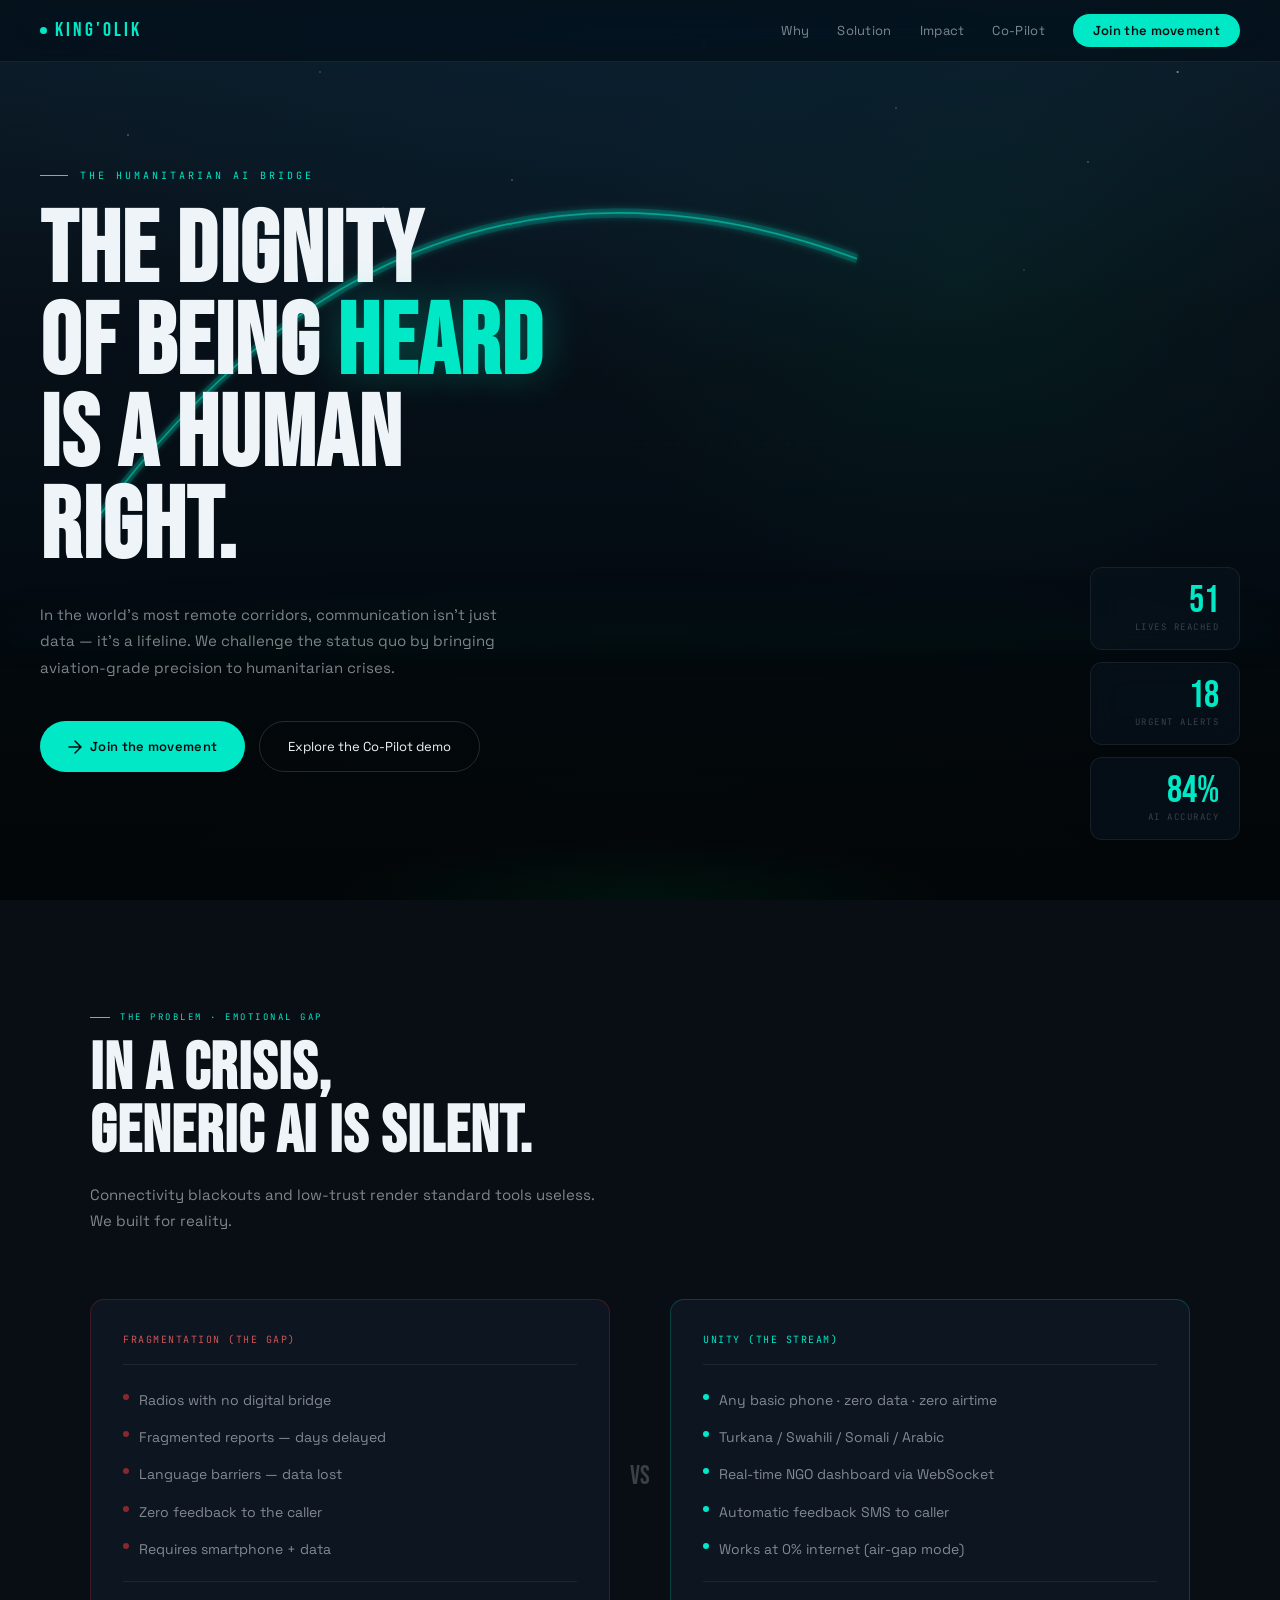
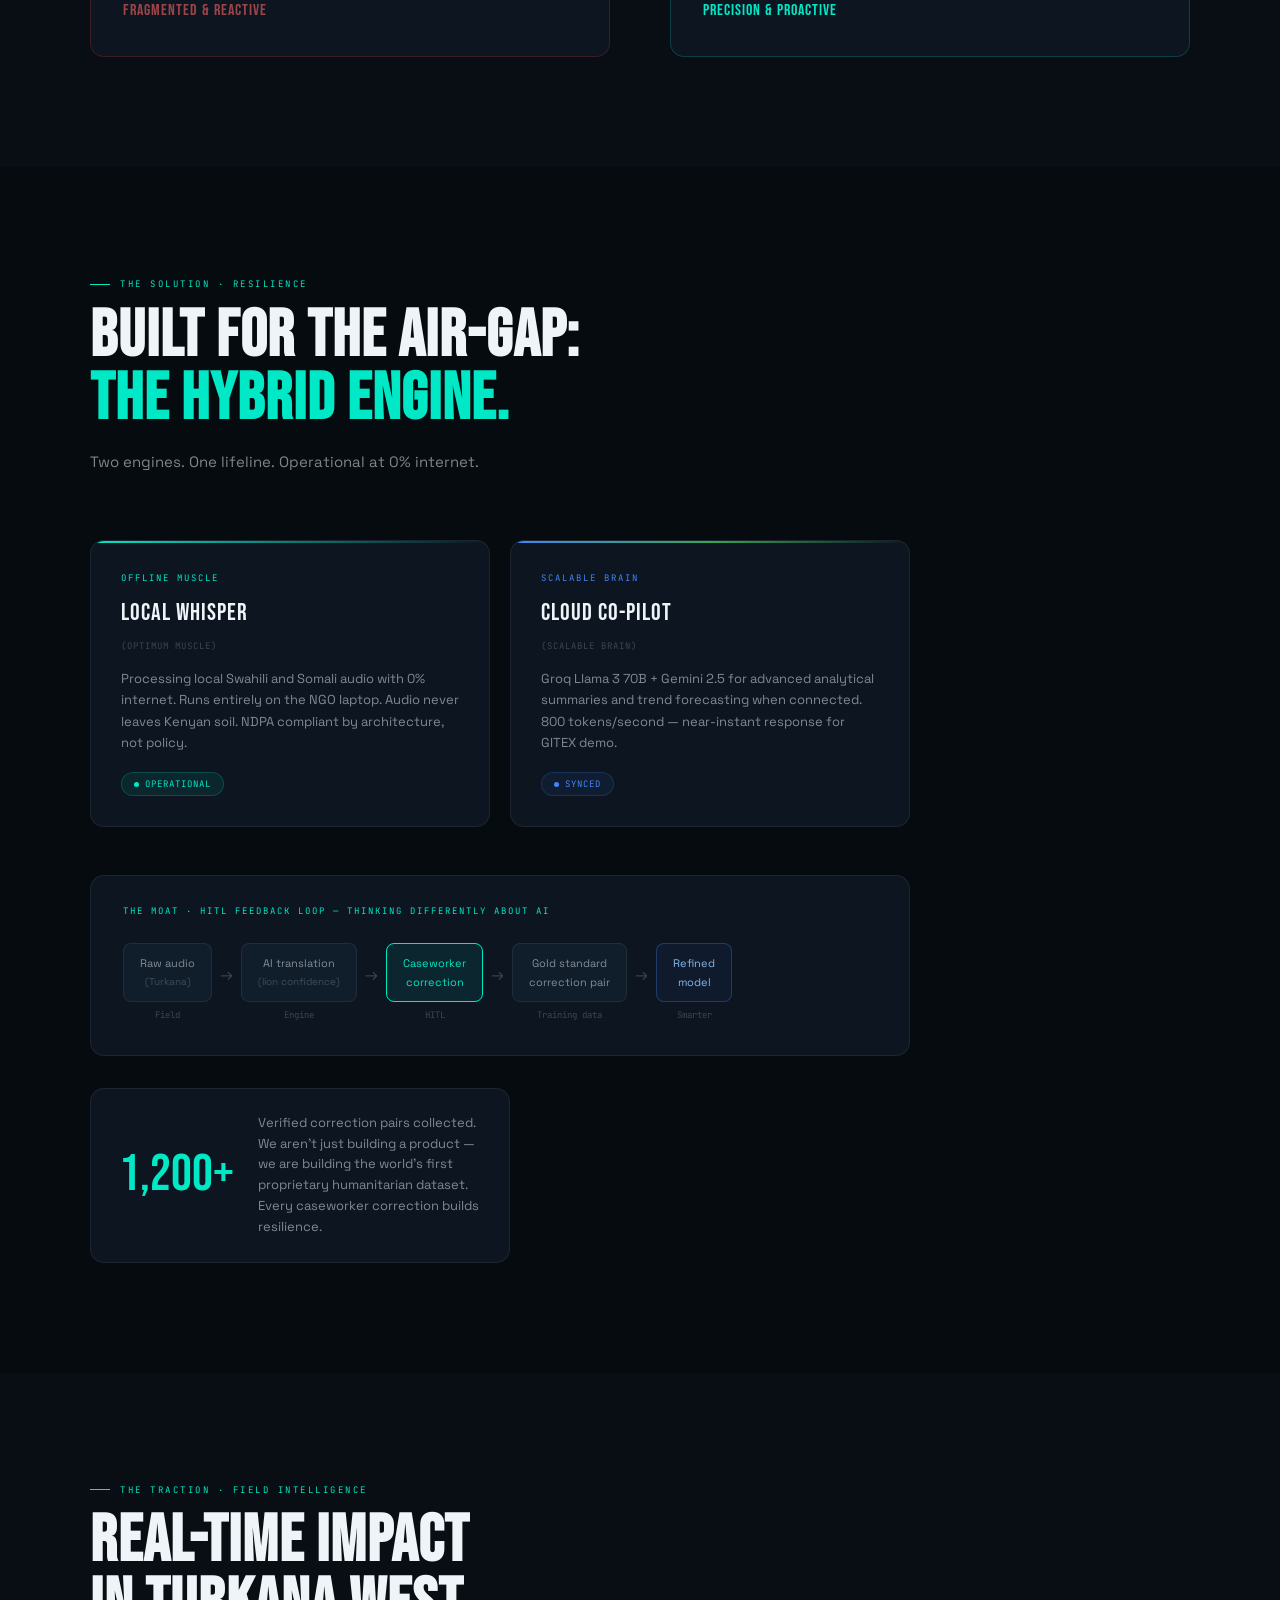
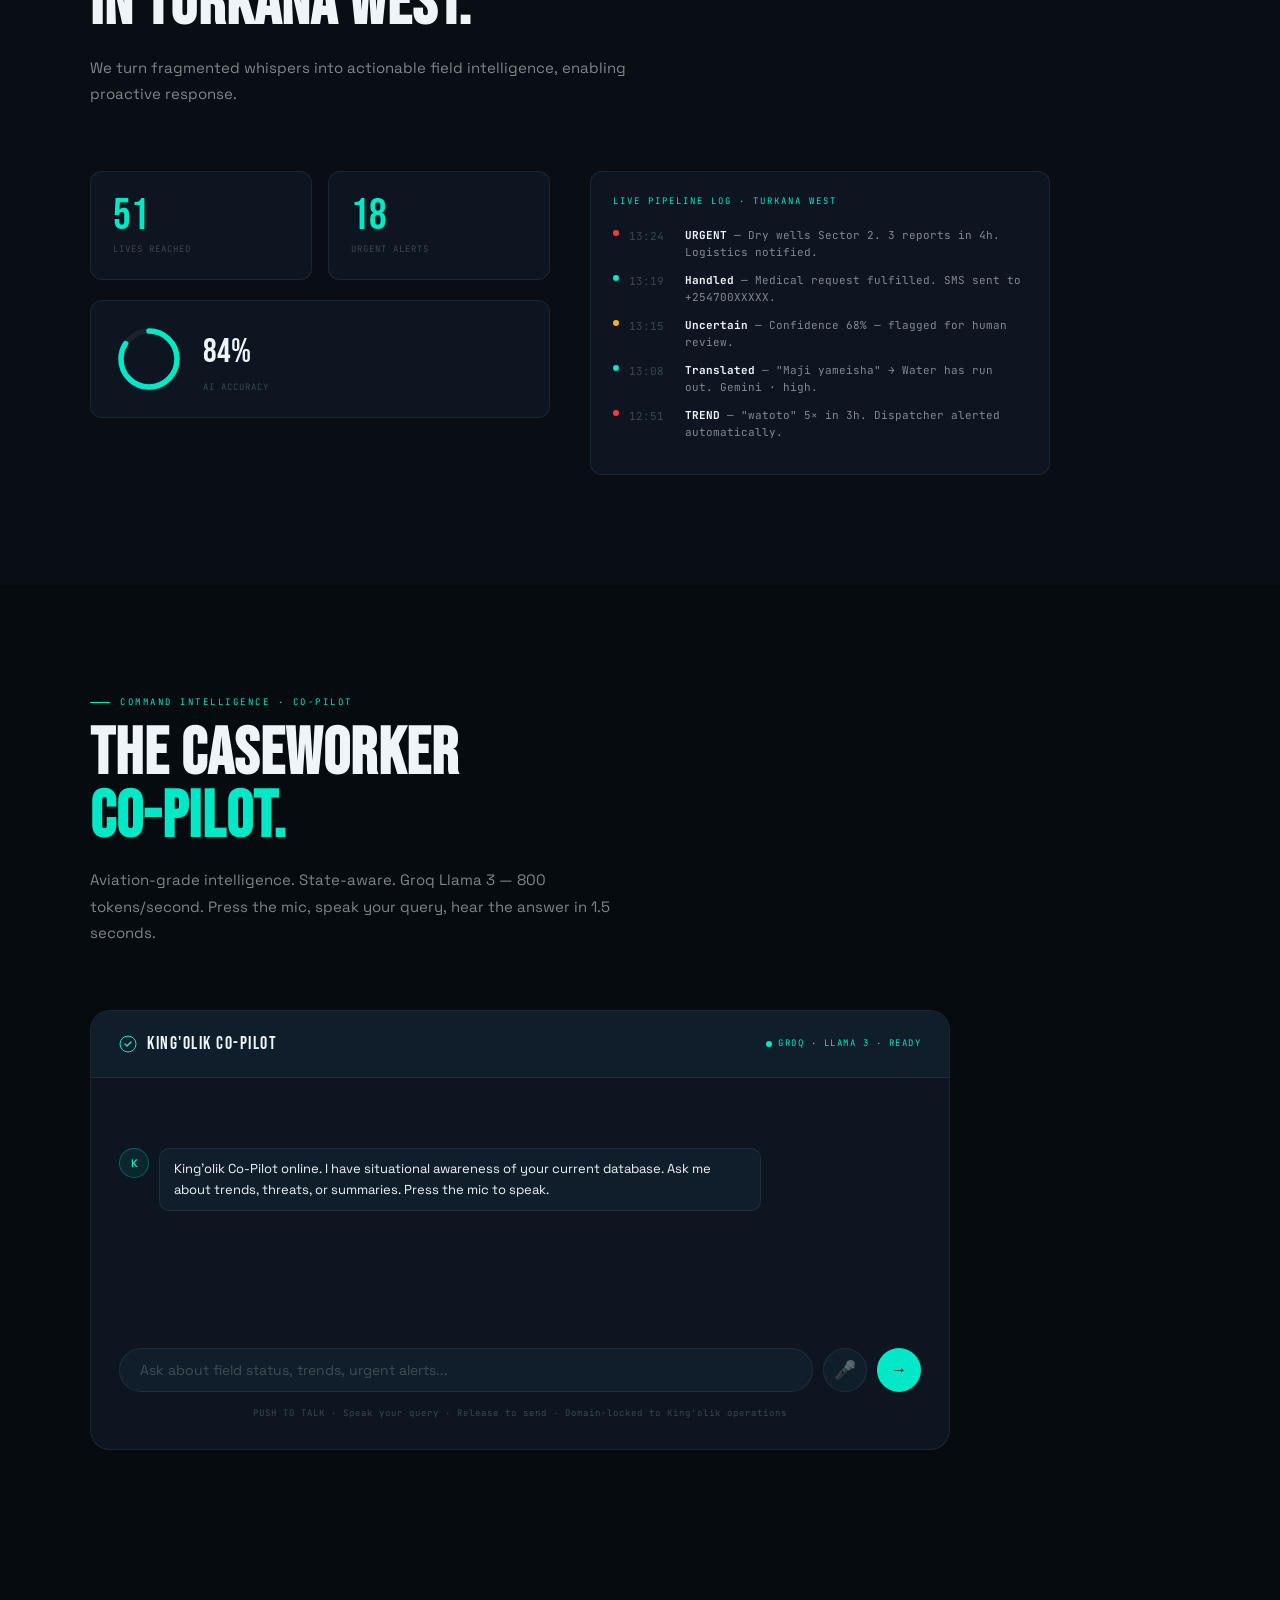
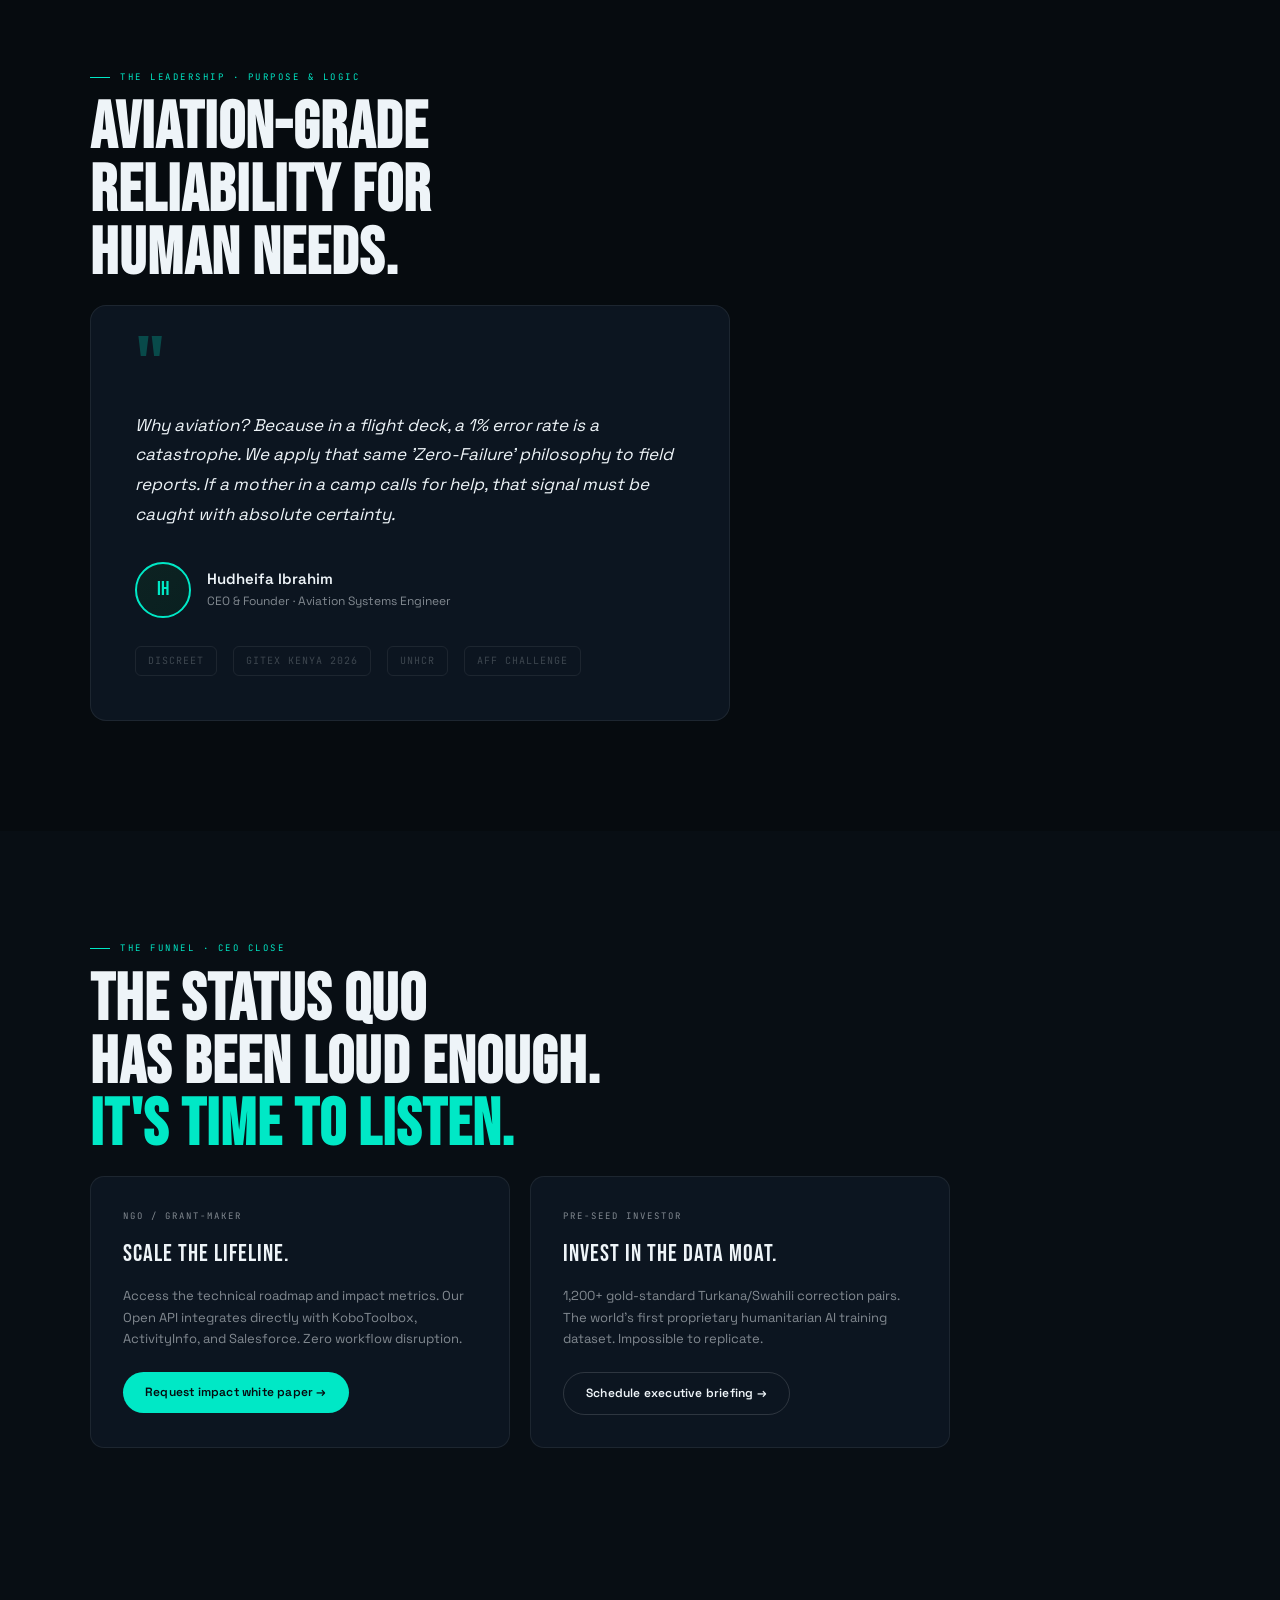
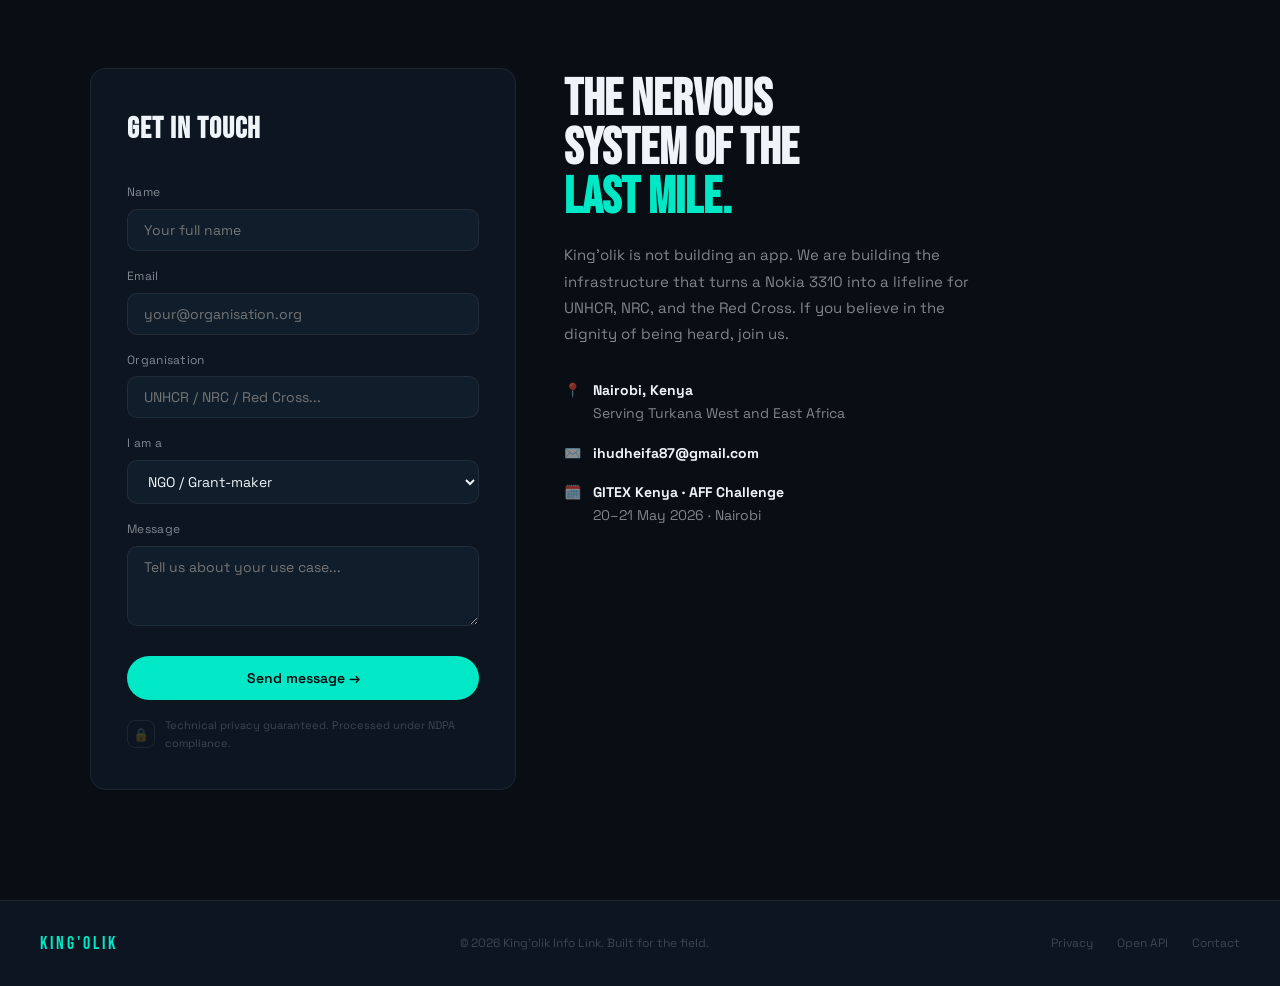
==== kingolik-frontend/index.html @ 84ff87a2 "kingolik-website" ====
<!DOCTYPE html>
<html lang="en">

<head>
    <meta charset="UTF-8">
    <meta name="viewport" content="width=device-width, initial-scale=1.0">
    <title>King'olik — The Dignity of Being Heard Is a Human Right</title>
    <link rel="preconnect" href="https://fonts.googleapis.com">
    <link
        href="https://fonts.googleapis.com/css2?family=Bebas+Neue&family=Space+Grotesk:wght@300;400;500;600&family=JetBrains+Mono:wght@400;500&display=swap"
        rel="stylesheet">
    <style>
        :root {
            --ink: #060b0f;
            --deep: #080e14;
            --surface: #0c1520;
            --surface2: #101d2a;
            --surface3: #152233;
            --glass: rgba(8, 18, 28, 0.72);
            --border: rgba(255, 255, 255, 0.07);
            --border2: rgba(255, 255, 255, 0.14);
            --teal: #00e8c6;
            --teal2: #00b89e;
            --teal-glow: rgba(0, 232, 198, 0.15);
            --teal-dim: rgba(0, 232, 198, 0.08);
            --arc: #4df0d8;
            --white: #eef4f8;
            --muted: rgba(238, 244, 248, 0.52);
            --dim: rgba(238, 244, 248, 0.22);
            --red: #ff3b3b;
            --amber: #ffb020;
            --blue: #3d8bff;
        }

        * {
            margin: 0;
            padding: 0;
            box-sizing: border-box
        }

        html {
            scroll-behavior: smooth
        }

        body {
            background: var(--ink);
            color: var(--white);
            font-family: 'Space Grotesk', sans-serif;
            font-size: 16px;
            line-height: 1.65;
            overflow-x: hidden;
        }

        /* ════════ SCROLLBAR ════════ */
        ::-webkit-scrollbar {
            width: 4px
        }

        ::-webkit-scrollbar-track {
            background: var(--ink)
        }

        ::-webkit-scrollbar-thumb {
            background: var(--teal);
            border-radius: 2px
        }

        /* ════════ NAV — frosted glass morphism ════════ */
        nav {
            position: fixed;
            top: 0;
            left: 0;
            right: 0;
            z-index: 200;
            display: flex;
            align-items: center;
            justify-content: space-between;
            padding: 0 40px;
            height: 62px;
            background: rgba(6, 11, 15, 0.6);
            backdrop-filter: blur(18px) saturate(160%);
            -webkit-backdrop-filter: blur(18px) saturate(160%);
            border-bottom: 0.5px solid var(--border);
            transition: background 0.3s;
        }

        nav.scrolled {
            background: rgba(6, 11, 15, 0.88)
        }

        .nav-logo {
            font-family: 'Bebas Neue', sans-serif;
            font-size: 20px;
            letter-spacing: 3px;
            color: var(--teal);
            text-decoration: none;
            display: flex;
            align-items: center;
            gap: 8px;
        }

        .nav-logo-dot {
            width: 7px;
            height: 7px;
            border-radius: 50%;
            background: var(--teal);
            animation: navdot 2.5s ease-in-out infinite;
        }

        @keyframes navdot {

            0%,
            100% {
                opacity: 1;
                transform: scale(1)
            }

            50% {
                opacity: 0.4;
                transform: scale(0.7)
            }
        }

        .nav-links {
            display: flex;
            align-items: center;
            gap: 28px;
            list-style: none
        }

        .nav-links a {
            color: var(--muted);
            text-decoration: none;
            font-size: 13px;
            letter-spacing: 0.3px;
            transition: color 0.2s;
        }

        .nav-links a:hover {
            color: var(--white)
        }

        .nav-cta {
            background: var(--teal);
            color: var(--ink) !important;
            padding: 8px 20px;
            border-radius: 100px;
            font-weight: 600 !important;
            font-size: 13px !important;
            transition: all 0.2s !important;
        }

        .nav-cta:hover {
            background: #00c9ab !important;
            transform: translateY(-1px)
        }

        @media(max-width:768px) {
            nav {
                padding: 0 20px
            }

            .nav-links {
                display: none
            }
        }

        /* ════════ HERO ════════ */
        .hero {
            position: relative;
            min-height: 100vh;
            display: flex;
            align-items: center;
            overflow: hidden;
            padding: 120px 40px 80px;
        }

        /* Atmospheric sky layers — replicate the deep teal-navy gradient from the image */
        .hero-sky {
            position: absolute;
            inset: 0;
            z-index: 0;
            background:
                radial-gradient(ellipse 90% 70% at 50% 0%, #0a1f2e 0%, transparent 60%),
                radial-gradient(ellipse 60% 80% at 75% 30%, rgba(0, 80, 60, 0.2) 0%, transparent 50%),
                radial-gradient(ellipse 100% 50% at 50% 100%, #040a10 0%, transparent 70%),
                linear-gradient(180deg, #0c1e2c 0%, #071018 35%, #040c14 60%, #020608 100%);
        }

        /* Stars */
        .hero-stars {
            position: absolute;
            inset: 0;
            z-index: 1;
            background-image:
                radial-gradient(1px 1px at 10% 15%, rgba(255, 255, 255, 0.7) 0%, transparent 100%),
                radial-gradient(1px 1px at 25% 8%, rgba(255, 255, 255, 0.5) 0%, transparent 100%),
                radial-gradient(1px 1px at 40% 20%, rgba(255, 255, 255, 0.6) 0%, transparent 100%),
                radial-gradient(1.5px 1.5px at 55% 5%, rgba(255, 255, 255, 0.8) 0%, transparent 100%),
                radial-gradient(1px 1px at 70% 12%, rgba(255, 255, 255, 0.5) 0%, transparent 100%),
                radial-gradient(1px 1px at 85% 18%, rgba(255, 255, 255, 0.6) 0%, transparent 100%),
                radial-gradient(1px 1px at 15% 35%, rgba(255, 255, 255, 0.3) 0%, transparent 100%),
                radial-gradient(1px 1px at 80% 30%, rgba(255, 255, 255, 0.4) 0%, transparent 100%),
                radial-gradient(1.5px 1.5px at 92% 8%, rgba(255, 255, 255, 0.7) 0%, transparent 100%),
                radial-gradient(1px 1px at 5% 45%, rgba(255, 255, 255, 0.3) 0%, transparent 100%);
        }

        /* Arc trajectory — the glowing signal arc from the image */
        .hero-arc {
            position: absolute;
            z-index: 2;
            top: 0;
            left: 0;
            width: 100%;
            height: 65%;
            pointer-events: none;
        }

        /* Village silhouette at the bottom */
        .hero-terrain {
            position: absolute;
            bottom: 0;
            left: 0;
            right: 0;
            z-index: 3;
            height: 38%;
            background:
                radial-gradient(ellipse 40% 30% at 50% 100%, rgba(0, 20, 15, 0.9) 0%, transparent 60%),
                linear-gradient(to top, #020608 0%, transparent 100%);
        }

        /* Ground fog layer */
        .hero-fog {
            position: absolute;
            bottom: 28%;
            left: 0;
            right: 0;
            z-index: 4;
            height: 20%;
            background: radial-gradient(ellipse 100% 50% at 50% 100%, rgba(0, 40, 30, 0.25) 0%, transparent 70%);
            filter: blur(12px);
        }

        .hero-content {
            position: relative;
            z-index: 10;
            max-width: 640px;
        }

        .hero-eyebrow {
            font-family: 'JetBrains Mono', monospace;
            font-size: 10px;
            letter-spacing: 3px;
            color: var(--teal);
            text-transform: uppercase;
            margin-bottom: 22px;
            display: flex;
            align-items: center;
            gap: 12px;
            opacity: 0;
            animation: fadeUp 0.8s 0.2s forwards;
        }

        .hero-eyebrow-line {
            width: 28px;
            height: 1px;
            background: var(--teal);
            display: block;
        }

        .hero-h1 {
            font-family: 'Bebas Neue', sans-serif;
            font-size: clamp(60px, 8.5vw, 100px);
            line-height: 0.92;
            letter-spacing: 1.5px;
            margin-bottom: 28px;
            opacity: 0;
            animation: fadeUp 0.8s 0.35s forwards;
        }

        .hero-h1 em {
            font-style: normal;
            color: var(--teal);
            text-shadow: 0 0 40px rgba(0, 232, 198, 0.3);
        }

        .hero-sub {
            font-size: 15px;
            color: var(--muted);
            max-width: 460px;
            line-height: 1.75;
            margin-bottom: 40px;
            opacity: 0;
            animation: fadeUp 0.8s 0.5s forwards;
        }

        .hero-btns {
            display: flex;
            gap: 14px;
            flex-wrap: wrap;
            opacity: 0;
            animation: fadeUp 0.8s 0.65s forwards;
        }

        .btn-pri {
            background: var(--teal);
            color: var(--ink);
            padding: 14px 28px;
            border-radius: 100px;
            font-weight: 600;
            font-size: 13px;
            text-decoration: none;
            letter-spacing: 0.3px;
            transition: all 0.2s;
            display: inline-flex;
            align-items: center;
            gap: 8px;
        }

        .btn-pri:hover {
            background: #00c9ab;
            transform: translateY(-2px)
        }

        .btn-sec {
            border: 1px solid var(--border2);
            color: var(--white);
            padding: 14px 28px;
            border-radius: 100px;
            font-size: 13px;
            text-decoration: none;
            transition: all 0.2s;
            display: inline-flex;
            align-items: center;
            gap: 8px;
        }

        .btn-sec:hover {
            border-color: var(--teal);
            color: var(--teal)
        }

        /* Floating stats card — top right of hero */
        .hero-stats {
            position: absolute;
            right: 40px;
            bottom: 60px;
            z-index: 10;
            display: flex;
            flex-direction: column;
            gap: 12px;
            opacity: 0;
            animation: fadeUp 0.8s 0.9s forwards;
        }

        .hstat {
            background: var(--glass);
            border: 0.5px solid var(--border);
            backdrop-filter: blur(16px);
            border-radius: 12px;
            padding: 14px 20px;
            text-align: right;
            min-width: 150px;
        }

        .hstat-num {
            font-family: 'Bebas Neue', sans-serif;
            font-size: 38px;
            color: var(--teal);
            line-height: 1;
        }

        .hstat-label {
            font-family: 'JetBrains Mono', monospace;
            font-size: 9px;
            color: var(--dim);
            text-transform: uppercase;
            letter-spacing: 1.5px;
        }

        @keyframes fadeUp {
            from {
                opacity: 0;
                transform: translateY(20px)
            }

            to {
                opacity: 1;
                transform: translateY(0)
            }
        }

        /* ════════ SECTION BASE ════════ */
        .sec {
            padding: 110px 40px
        }

        .sec-inner {
            max-width: 1100px;
            margin: 0 auto
        }

        .sec-label {
            font-family: 'JetBrains Mono', monospace;
            font-size: 9px;
            letter-spacing: 2.5px;
            color: var(--teal);
            text-transform: uppercase;
            margin-bottom: 14px;
            display: flex;
            align-items: center;
            gap: 10px;
        }

        .sec-label::before {
            content: '';
            width: 20px;
            height: 1px;
            background: var(--teal);
            display: block
        }

        .sec-h2 {
            font-family: 'Bebas Neue', sans-serif;
            font-size: clamp(40px, 5.5vw, 66px);
            line-height: 0.95;
            letter-spacing: 1px;
            margin-bottom: 18px;
        }

        .sec-sub {
            color: var(--muted);
            font-size: 15px;
            max-width: 560px;
            line-height: 1.75;
            margin-bottom: 64px;
        }

        /* ════════ PROBLEM ════════ */
        .sec-problem {
            background: var(--deep)
        }

        .vs-wrap {
            display: grid;
            grid-template-columns: 1fr 60px 1fr;
            gap: 0;
            align-items: stretch;
        }

        .vs-card {
            background: var(--surface);
            border: 0.5px solid var(--border);
            border-radius: 14px;
            padding: 32px;
        }

        .vs-card.bad {
            border-color: rgba(255, 59, 59, 0.2)
        }

        .vs-card.good {
            border-color: rgba(0, 232, 198, 0.2)
        }

        .vs-head {
            font-family: 'JetBrains Mono', monospace;
            font-size: 10px;
            letter-spacing: 1.5px;
            text-transform: uppercase;
            margin-bottom: 24px;
            padding-bottom: 16px;
            border-bottom: 0.5px solid var(--border);
        }

        .bad .vs-head {
            color: rgba(255, 100, 100, 0.8)
        }

        .good .vs-head {
            color: var(--teal)
        }

        .vs-row {
            display: flex;
            align-items: flex-start;
            gap: 10px;
            margin-bottom: 14px;
            font-size: 14px;
            color: var(--muted);
        }

        .vs-dot {
            width: 6px;
            height: 6px;
            border-radius: 50%;
            flex-shrink: 0;
            margin-top: 5px
        }

        .bad .vs-dot {
            background: rgba(255, 59, 59, 0.5)
        }

        .good .vs-dot {
            background: var(--teal)
        }

        .vs-mid {
            display: flex;
            align-items: center;
            justify-content: center;
            font-family: 'Bebas Neue', sans-serif;
            font-size: 26px;
            color: var(--dim);
        }

        .vs-foot {
            margin-top: 20px;
            padding-top: 16px;
            border-top: 0.5px solid var(--border);
        }

        .vs-verdict {
            font-family: 'Bebas Neue', sans-serif;
            font-size: 16px;
            letter-spacing: 1px;
        }

        .bad .vs-verdict {
            color: rgba(255, 100, 100, 0.6)
        }

        .good .vs-verdict {
            color: var(--teal)
        }

        /* ════════ SOLUTION / ENGINE ════════ */
        .sec-solution {
            background: var(--ink)
        }

        .engine-grid {
            display: grid;
            grid-template-columns: 1fr 1fr;
            gap: 20px;
            max-width: 820px;
        }

        .eng {
            background: var(--surface);
            border: 0.5px solid var(--border);
            border-radius: 14px;
            padding: 30px;
            position: relative;
            overflow: hidden;
        }

        .eng::after {
            content: '';
            position: absolute;
            top: 0;
            left: 0;
            right: 0;
            height: 2px;
        }

        .eng.local::after {
            background: linear-gradient(90deg, var(--teal), transparent)
        }

        .eng.cloud::after {
            background: linear-gradient(90deg, #4285f4, #34a853, transparent)
        }

        .eng-badge {
            font-family: 'JetBrains Mono', monospace;
            font-size: 9px;
            letter-spacing: 2px;
            text-transform: uppercase;
            margin-bottom: 8px;
        }

        .local .eng-badge {
            color: var(--teal)
        }

        .cloud .eng-badge {
            color: #4285f4
        }

        .eng-name {
            font-family: 'Bebas Neue', sans-serif;
            font-size: 24px;
            letter-spacing: 1px;
            margin-bottom: 6px;
        }

        .eng-sub {
            font-family: 'JetBrains Mono', monospace;
            font-size: 9px;
            letter-spacing: 1px;
            text-transform: uppercase;
            color: var(--dim);
            margin-bottom: 14px;
        }

        .eng-desc {
            font-size: 13px;
            color: var(--muted);
            line-height: 1.65
        }

        .eng-status {
            display: inline-flex;
            align-items: center;
            gap: 6px;
            margin-top: 18px;
            padding: 4px 12px;
            border-radius: 100px;
            font-family: 'JetBrains Mono', monospace;
            font-size: 9px;
            letter-spacing: 1px;
            text-transform: uppercase;
        }

        .st-op {
            background: rgba(0, 232, 198, 0.08);
            color: var(--teal);
            border: 0.5px solid rgba(0, 232, 198, 0.2)
        }

        .st-sy {
            background: rgba(66, 133, 244, 0.08);
            color: #4285f4;
            border: 0.5px solid rgba(66, 133, 244, 0.2)
        }

        .st-dot {
            width: 5px;
            height: 5px;
            border-radius: 50%
        }

        .st-op .st-dot {
            background: var(--teal);
            animation: navdot 2s infinite
        }

        .st-sy .st-dot {
            background: #4285f4
        }

        /* HITL Flow */
        .hitl {
            margin-top: 48px;
            max-width: 820px;
            background: var(--surface);
            border: 0.5px solid var(--border);
            border-radius: 14px;
            padding: 28px 32px;
        }

        .hitl-title {
            font-family: 'JetBrains Mono', monospace;
            font-size: 9px;
            letter-spacing: 2px;
            text-transform: uppercase;
            color: var(--teal);
            margin-bottom: 24px;
        }

        .hitl-flow {
            display: flex;
            align-items: center;
            gap: 0;
            overflow-x: auto;
            padding-bottom: 4px;
        }

        .hf-step {
            display: flex;
            flex-direction: column;
            align-items: center;
            gap: 6px;
            flex-shrink: 0
        }

        .hf-box {
            background: var(--surface2);
            border: 0.5px solid var(--border);
            border-radius: 8px;
            padding: 10px 16px;
            font-size: 11px;
            text-align: center;
            white-space: nowrap;
            color: var(--muted);
        }

        .hf-box.hl {
            border-color: var(--teal);
            background: var(--teal-dim);
            color: var(--teal)
        }

        .hf-box.res {
            border-color: rgba(66, 133, 244, 0.3);
            background: rgba(66, 133, 244, 0.06);
            color: #85b7eb
        }

        .hf-label {
            font-size: 9px;
            color: var(--dim);
            font-family: 'JetBrains Mono', monospace
        }

        .hf-arr {
            color: var(--dim);
            font-size: 16px;
            margin: 0 8px;
            flex-shrink: 0;
            padding-top: 0;
            margin-top: -16px
        }

        .corrections-stat {
            margin-top: 32px;
            max-width: 420px;
            background: var(--surface);
            border: 0.5px solid var(--border);
            border-radius: 14px;
            padding: 24px 28px;
            display: flex;
            align-items: center;
            gap: 24px;
        }

        .cs-num {
            font-family: 'Bebas Neue', sans-serif;
            font-size: 52px;
            color: var(--teal);
            line-height: 1;
            flex-shrink: 0;
        }

        .cs-text {
            font-size: 13px;
            color: var(--muted);
            line-height: 1.6
        }

        /* ════════ TRACTION ════════ */
        .sec-traction {
            background: var(--deep)
        }

        .tr-grid {
            display: grid;
            grid-template-columns: 1fr 1fr;
            gap: 40px;
            align-items: start;
            max-width: 960px
        }

        .tr-stats {
            display: grid;
            grid-template-columns: 1fr 1fr;
            gap: 16px;
            margin-bottom: 20px
        }

        .trstat {
            background: var(--surface);
            border: 0.5px solid var(--border);
            border-radius: 12px;
            padding: 22px;
        }

        .trstat-num {
            font-family: 'Bebas Neue', sans-serif;
            font-size: 44px;
            color: var(--teal);
            line-height: 1;
            margin-bottom: 4px;
        }

        .trstat-label {
            font-family: 'JetBrains Mono', monospace;
            font-size: 9px;
            color: var(--dim);
            text-transform: uppercase;
            letter-spacing: 1px;
        }

        .acc-ring {
            background: var(--surface);
            border: 0.5px solid var(--border);
            border-radius: 12px;
            padding: 22px;
            display: flex;
            align-items: center;
            gap: 18px;
        }

        .ring-num {
            font-family: 'Bebas Neue', sans-serif;
            font-size: 34px;
            color: var(--white);
        }

        .ring-sub {
            font-family: 'JetBrains Mono', monospace;
            font-size: 9px;
            color: var(--dim);
            text-transform: uppercase;
            letter-spacing: 1px;
        }

        .log-panel {
            background: var(--surface);
            border: 0.5px solid var(--border);
            border-radius: 12px;
            padding: 22px;
        }

        .log-hdr {
            font-family: 'JetBrains Mono', monospace;
            font-size: 9px;
            letter-spacing: 2px;
            text-transform: uppercase;
            color: var(--teal);
            margin-bottom: 18px;
        }

        .le {
            display: flex;
            align-items: flex-start;
            gap: 10px;
            margin-bottom: 12px;
            font-family: 'JetBrains Mono', monospace;
            font-size: 11px;
        }

        .le-dot {
            width: 6px;
            height: 6px;
            border-radius: 50%;
            flex-shrink: 0;
            margin-top: 3px
        }

        .le-dot.r {
            background: var(--red)
        }

        .le-dot.g {
            background: var(--teal)
        }

        .le-dot.a {
            background: var(--amber)
        }

        .le-t {
            color: var(--dim);
            flex-shrink: 0;
            width: 46px
        }

        .le-m {
            color: var(--muted);
            line-height: 1.5
        }

        .le-m strong {
            color: var(--white)
        }

        /* ════════ LEADERSHIP ════════ */
        .sec-lead {
            background: var(--ink)
        }

        .founder {
            background: var(--surface);
            border: 0.5px solid var(--border);
            border-radius: 16px;
            padding: 44px;
            max-width: 640px;
        }

        .fq-mark {
            font-family: 'Bebas Neue', sans-serif;
            font-size: 90px;
            color: var(--teal);
            line-height: 0.5;
            opacity: 0.25;
            margin-bottom: 16px;
        }

        .fq {
            font-size: 17px;
            line-height: 1.75;
            color: var(--white);
            font-style: italic;
            margin-bottom: 32px
        }

        .fi {
            display: flex;
            align-items: center;
            gap: 16px
        }

        .fi-av {
            width: 56px;
            height: 56px;
            border-radius: 50%;
            background: linear-gradient(135deg, #0d2222, #092020);
            border: 2px solid var(--teal);
            display: flex;
            align-items: center;
            justify-content: center;
            font-family: 'Bebas Neue', sans-serif;
            font-size: 20px;
            color: var(--teal);
            flex-shrink: 0;
        }

        .fi-name {
            font-weight: 600;
            font-size: 15px
        }

        .fi-title {
            font-size: 12px;
            color: var(--muted)
        }

        .partners {
            display: flex;
            gap: 16px;
            flex-wrap: wrap;
            margin-top: 28px
        }

        .partner {
            font-family: 'JetBrains Mono', monospace;
            font-size: 10px;
            color: var(--dim);
            letter-spacing: 1px;
            text-transform: uppercase;
            padding: 6px 12px;
            border: 0.5px solid var(--border);
            border-radius: 6px;
        }

        /* ════════ FUNNEL ════════ */
        .sec-funnel {
            background: var(--deep)
        }

        .funnel-grid {
            display: grid;
            grid-template-columns: 1fr 1fr;
            gap: 20px;
            max-width: 860px
        }

        .fcrd {
            background: var(--surface);
            border: 0.5px solid var(--border);
            border-radius: 14px;
            padding: 32px;
        }

        .fcrd-lbl {
            font-family: 'JetBrains Mono', monospace;
            font-size: 9px;
            letter-spacing: 2px;
            text-transform: uppercase;
            color: var(--muted);
            margin-bottom: 10px;
        }

        .fcrd-h {
            font-family: 'Bebas Neue', sans-serif;
            font-size: 24px;
            letter-spacing: 1px;
            margin-bottom: 12px;
        }

        .fcrd-p {
            font-size: 13px;
            color: var(--muted);
            line-height: 1.65;
            margin-bottom: 22px
        }

        .fbtn {
            display: inline-flex;
            align-items: center;
            gap: 6px;
            padding: 11px 22px;
            border-radius: 100px;
            font-size: 12px;
            font-weight: 600;
            text-decoration: none;
            transition: all 0.2s;
            letter-spacing: 0.2px;
        }

        .fbtn.t {
            background: var(--teal);
            color: var(--ink)
        }

        .fbtn.t:hover {
            background: #00c9ab
        }

        .fbtn.o {
            border: 1px solid var(--border2);
            color: var(--white)
        }

        .fbtn.o:hover {
            border-color: var(--teal);
            color: var(--teal)
        }

        /* ════════ COPILOT ════════ */
        .sec-copilot {
            background: var(--ink)
        }

        .copilot-wrap {
            max-width: 860px;
            background: var(--surface);
            border: 0.5px solid var(--border);
            border-radius: 20px;
            overflow: hidden;
        }

        .copilot-header {
            background: var(--surface2);
            border-bottom: 0.5px solid var(--border);
            padding: 18px 28px;
            display: flex;
            align-items: center;
            justify-content: space-between;
        }

        .copilot-title {
            display: flex;
            align-items: center;
            gap: 10px;
            font-family: 'Bebas Neue', sans-serif;
            font-size: 18px;
            letter-spacing: 1.5px;
        }

        .copilot-status {
            display: flex;
            align-items: center;
            gap: 6px;
            font-family: 'JetBrains Mono', monospace;
            font-size: 9px;
            letter-spacing: 1.5px;
            text-transform: uppercase;
            color: var(--teal);
        }

        .copilot-body {
            padding: 28px
        }

        .copilot-messages {
            min-height: 180px;
            max-height: 260px;
            overflow-y: auto;
            margin-bottom: 20px;
            display: flex;
            flex-direction: column;
            gap: 12px;
        }

        .msg {
            display: flex;
            gap: 10px;
            align-items: flex-start;
        }

        .msg.user {
            flex-direction: row-reverse
        }

        .msg-av {
            width: 30px;
            height: 30px;
            border-radius: 50%;
            display: flex;
            align-items: center;
            justify-content: center;
            font-size: 11px;
            font-weight: 600;
            flex-shrink: 0;
        }

        .msg-av.bot {
            background: var(--teal-dim);
            color: var(--teal);
            border: 0.5px solid rgba(0, 232, 198, 0.3)
        }

        .msg-av.usr {
            background: var(--surface3);
            color: var(--muted)
        }

        .msg-text {
            background: var(--surface2);
            border: 0.5px solid var(--border);
            border-radius: 10px;
            padding: 10px 14px;
            font-size: 13px;
            color: var(--white);
            max-width: 75%;
            line-height: 1.6;
        }

        .msg.user .msg-text {
            background: var(--teal-dim);
            border-color: rgba(0, 232, 198, 0.2)
        }

        .thinking {
            display: flex;
            gap: 4px;
            align-items: center;
            padding: 12px 14px;
        }

        .thinking span {
            width: 5px;
            height: 5px;
            border-radius: 50%;
            background: var(--teal);
            opacity: 0.4;
            animation: think 1.2s ease-in-out infinite;
        }

        .thinking span:nth-child(2) {
            animation-delay: 0.2s
        }

        .thinking span:nth-child(3) {
            animation-delay: 0.4s
        }

        @keyframes think {

            0%,
            100% {
                opacity: 0.2;
                transform: scale(0.8)
            }

            50% {
                opacity: 1;
                transform: scale(1.2)
            }
        }

        /* Waveform */
        .waveform {
            display: flex;
            align-items: center;
            gap: 3px;
            height: 28px;
            margin-bottom: 14px;
            opacity: 0;
            transition: opacity 0.3s;
        }

        .waveform.active {
            opacity: 1
        }

        .wave-bar {
            width: 3px;
            border-radius: 2px;
            background: var(--teal);
            animation: wave 0.8s ease-in-out infinite;
        }

        @keyframes wave {

            0%,
            100% {
                height: 4px;
                opacity: 0.3
            }

            50% {
                height: 22px;
                opacity: 1
            }
        }

        .copilot-input-row {
            display: flex;
            gap: 10px;
            align-items: center;
        }

        .copilot-input {
            flex: 1;
            background: var(--surface2);
            border: 0.5px solid var(--border);
            border-radius: 100px;
            padding: 12px 20px;
            color: var(--white);
            font-family: 'Space Grotesk', sans-serif;
            font-size: 14px;
            outline: none;
            transition: border-color 0.2s;
        }

        .copilot-input:focus {
            border-color: var(--teal)
        }

        .copilot-input::placeholder {
            color: var(--dim)
        }

        .mic-btn {
            width: 44px;
            height: 44px;
            border-radius: 50%;
            background: var(--surface2);
            border: 0.5px solid var(--border);
            display: flex;
            align-items: center;
            justify-content: center;
            cursor: pointer;
            transition: all 0.2s;
            flex-shrink: 0;
            color: var(--muted);
            font-size: 18px;
        }

        .mic-btn:hover {
            border-color: var(--teal);
            color: var(--teal)
        }

        .mic-btn.listening {
            background: rgba(255, 59, 59, 0.1);
            border-color: var(--red);
            color: var(--red);
            animation: pulse-red 1s ease-in-out infinite;
        }

        @keyframes pulse-red {

            0%,
            100% {
                box-shadow: 0 0 0 0 rgba(255, 59, 59, 0.3)
            }

            50% {
                box-shadow: 0 0 0 8px transparent
            }
        }

        .send-btn {
            width: 44px;
            height: 44px;
            border-radius: 50%;
            background: var(--teal);
            border: none;
            display: flex;
            align-items: center;
            justify-content: center;
            cursor: pointer;
            transition: all 0.2s;
            flex-shrink: 0;
            color: var(--ink);
            font-size: 16px;
        }

        .send-btn:hover {
            background: #00c9ab;
            transform: scale(1.05)
        }

        .copilot-hint {
            font-family: 'JetBrains Mono', monospace;
            font-size: 9px;
            color: var(--dim);
            letter-spacing: 1px;
            text-align: center;
            margin-top: 14px;
        }

        /* ════════ CONTACT ════════ */
        .sec-contact {
            background: var(--deep)
        }

        .contact-grid {
            display: grid;
            grid-template-columns: 1fr 1fr;
            gap: 48px;
            max-width: 900px
        }

        .cform {
            background: var(--surface);
            border: 0.5px solid var(--border);
            border-radius: 16px;
            padding: 36px;
        }

        .cform h3 {
            font-family: 'Bebas Neue', sans-serif;
            font-size: 30px;
            letter-spacing: 1px;
            margin-bottom: 28px;
        }

        .ff {
            margin-bottom: 16px
        }

        .ff label {
            display: block;
            font-size: 12px;
            color: var(--muted);
            margin-bottom: 6px;
            letter-spacing: 0.3px
        }

        .ff input,
        .ff select,
        .ff textarea {
            width: 100%;
            background: var(--surface2);
            border: 0.5px solid var(--border);
            border-radius: 10px;
            padding: 11px 16px;
            color: var(--white);
            font-family: 'Space Grotesk', sans-serif;
            font-size: 14px;
            outline: none;
            transition: border-color 0.2s;
        }

        .ff input:focus,
        .ff select:focus,
        .ff textarea:focus {
            border-color: var(--teal)
        }

        .ff select option {
            background: var(--surface2);
            color: var(--white)
        }

        .ff textarea {
            min-height: 80px;
            resize: vertical
        }

        .fsub {
            width: 100%;
            background: var(--teal);
            color: var(--ink);
            border: none;
            padding: 13px;
            border-radius: 100px;
            font-size: 14px;
            font-weight: 600;
            cursor: pointer;
            font-family: 'Space Grotesk', sans-serif;
            transition: background 0.2s;
            margin-top: 6px;
        }

        .fsub:hover {
            background: #00c9ab
        }

        .privacy {
            display: flex;
            align-items: center;
            gap: 10px;
            margin-top: 16px;
            font-size: 11px;
            color: var(--dim);
        }

        .plock {
            width: 28px;
            height: 28px;
            border: 0.5px solid var(--border);
            border-radius: 8px;
            display: flex;
            align-items: center;
            justify-content: center;
            flex-shrink: 0;
            font-size: 13px;
        }

        .cinfo {
            padding: 8px 0
        }

        .cinfo h3 {
            font-family: 'Bebas Neue', sans-serif;
            font-size: clamp(34px, 4vw, 52px);
            line-height: 0.95;
            margin-bottom: 20px;
        }

        .cinfo h3 span {
            color: var(--teal)
        }

        .cinfo p {
            color: var(--muted);
            font-size: 15px;
            line-height: 1.75;
            margin-bottom: 32px
        }

        .cdet {
            display: flex;
            align-items: flex-start;
            gap: 12px;
            margin-bottom: 16px;
            font-size: 14px;
            color: var(--muted)
        }

        .cdet strong {
            color: var(--white);
            display: block
        }

        /* ════════ FOOTER ════════ */
        footer {
            background: var(--surface);
            border-top: 0.5px solid var(--border);
            padding: 28px 40px;
            display: flex;
            align-items: center;
            justify-content: space-between;
            flex-wrap: wrap;
            gap: 16px;
        }

        .flogo {
            font-family: 'Bebas Neue', sans-serif;
            font-size: 18px;
            letter-spacing: 3px;
            color: var(--teal);
        }

        .fcopy {
            font-size: 12px;
            color: var(--dim)
        }

        .flinks {
            display: flex;
            gap: 24px
        }

        .flinks a {
            font-size: 12px;
            color: var(--dim);
            text-decoration: none;
            transition: color 0.2s
        }

        .flinks a:hover {
            color: var(--teal)
        }

        /* ════════ SCROLL ANIMATIONS ════════ */
        .reveal {
            opacity: 0;
            transform: translateY(28px);
            transition: opacity 0.65s ease, transform 0.65s ease
        }

        .reveal.vis {
            opacity: 1;
            transform: translateY(0)
        }

        .reveal-d1 {
            transition-delay: 0.1s
        }

        .reveal-d2 {
            transition-delay: 0.2s
        }

        .reveal-d3 {
            transition-delay: 0.3s
        }

        .reveal-d4 {
            transition-delay: 0.4s
        }

        /* ════════ RESPONSIVE ════════ */
        @media(max-width:768px) {
            .sec {
                padding: 72px 20px
            }

            .hero {
                padding: 100px 20px 60px
            }

            .hero-stats {
                display: none
            }

            .vs-wrap,
            .engine-grid,
            .tr-grid,
            .funnel-grid,
            .contact-grid,
            .copilot-input-row {
                grid-template-columns: 1fr;
            }

            .vs-mid {
                display: none
            }

            .hitl-flow {
                flex-wrap: nowrap;
                gap: 4px
            }

            footer {
                flex-direction: column;
                text-align: center
            }
        }
    </style>
</head>

<body>

    <!-- ═══ NAV ═══ -->
    <nav id="nav">
        <a href="#" class="nav-logo">
            <div class="nav-logo-dot"></div>
            King'olik
        </a>
        <ul class="nav-links">
            <li><a href="#why">Why</a></li>
            <li><a href="#solution">Solution</a></li>
            <li><a href="#impact">Impact</a></li>
            <li><a href="#copilot">Co-Pilot</a></li>
            <li><a href="#contact" class="nav-cta">Join the movement</a></li>
        </ul>
    </nav>

    <!-- ═══ HERO ═══ -->
    <section class="hero" id="top">
        <div class="hero-sky"></div>
        <div class="hero-stars"></div>

        <!-- Arc trajectory SVG — the glowing signal line from the design -->
        <svg class="hero-arc" viewBox="0 0 1400 500" preserveAspectRatio="none" fill="none">
            <defs>
                <filter id="glow">
                    <feGaussianBlur stdDeviation="3" result="blur" />
                    <feMerge>
                        <feMergeNode in="blur" />
                        <feMergeNode in="SourceGraphic" />
                    </feMerge>
                </filter>
            </defs>
            <!-- Main arc -->
            <path d="M 100 450 Q 500 20 1100 280" stroke="rgba(0,232,198,0.5)" stroke-width="1.5" filter="url(#glow)"
                stroke-dasharray="1200" stroke-dashoffset="1200">
                <animate attributeName="stroke-dashoffset" from="1200" to="0" dur="2.5s" begin="0.5s" fill="freeze" />
            </path>
            <!-- Glow trail -->
            <path d="M 100 450 Q 500 20 1100 280" stroke="rgba(0,232,198,0.15)" stroke-width="8" filter="url(#glow)"
                stroke-dasharray="1200" stroke-dashoffset="1200">
                <animate attributeName="stroke-dashoffset" from="1200" to="0" dur="2.5s" begin="0.5s" fill="freeze" />
            </path>
            <!-- Dot at tip -->
            <circle cx="1100" cy="280" r="5" fill="var(--teal)" opacity="0">
                <animate attributeName="opacity" from="0" to="1" dur="0.3s" begin="2.8s" fill="freeze" />
                <animate attributeName="r" values="5;10;5" dur="1.5s" begin="2.8s" repeatCount="indefinite" />
            </circle>
            <!-- Horizontal dashed signal lines -->
            <line x1="200" y1="380" x2="900" y2="380" stroke="rgba(0,232,198,0.06)" stroke-width="0.5"
                stroke-dasharray="4 8" />
            <line x1="150" y1="320" x2="850" y2="320" stroke="rgba(0,232,198,0.04)" stroke-width="0.5"
                stroke-dasharray="4 12" />
        </svg>

        <div class="hero-fog"></div>
        <div class="hero-terrain"></div>

        <div class="hero-content">
            <div class="hero-eyebrow">
                <div class="hero-eyebrow-line"></div>
                The humanitarian AI bridge
            </div>
            <h1 class="hero-h1">
                THE DIGNITY<br>
                OF BEING <em>HEARD</em><br>
                IS A HUMAN<br>RIGHT.
            </h1>
            <p class="hero-sub">
                In the world's most remote corridors, communication isn't just data — it's a lifeline.
                We challenge the status quo by bringing aviation-grade precision to humanitarian crises.
            </p>
            <div class="hero-btns">
                <a href="#contact" class="btn-pri">
                    <svg width="14" height="14" viewBox="0 0 14 14" fill="none">
                        <path d="M7 1L13 7L7 13M1 7H13" stroke="currentColor" stroke-width="1.5"
                            stroke-linecap="round" />
                    </svg>
                    Join the movement
                </a>
                <a href="#copilot" class="btn-sec">
                    Explore the Co-Pilot demo
                </a>
            </div>
        </div>

        <div class="hero-stats">
            <div class="hstat">
                <div class="hstat-num" id="h-lives">51</div>
                <div class="hstat-label">Lives reached</div>
            </div>
            <div class="hstat">
                <div class="hstat-num" id="h-alerts">18</div>
                <div class="hstat-label">Urgent alerts</div>
            </div>
            <div class="hstat">
                <div class="hstat-num" id="h-acc">84%</div>
                <div class="hstat-label">AI accuracy</div>
            </div>
        </div>
    </section>

    <!-- ═══ PROBLEM ═══ -->
    <section class="sec sec-problem" id="why">
        <div class="sec-inner">
            <div class="sec-label">The problem · Emotional gap</div>
            <h2 class="sec-h2 reveal">IN A CRISIS,<br>GENERIC AI IS SILENT.</h2>
            <p class="sec-sub reveal reveal-d1">
                Connectivity blackouts and low-trust render standard tools useless.<br>
                We built for reality.
            </p>

            <div class="vs-wrap reveal reveal-d2">
                <div class="vs-card bad">
                    <div class="vs-head">Fragmentation (The Gap)</div>
                    <div class="vs-row">
                        <div class="vs-dot"></div>Radios with no digital bridge
                    </div>
                    <div class="vs-row">
                        <div class="vs-dot"></div>Fragmented reports — days delayed
                    </div>
                    <div class="vs-row">
                        <div class="vs-dot"></div>Language barriers — data lost
                    </div>
                    <div class="vs-row">
                        <div class="vs-dot"></div>Zero feedback to the caller
                    </div>
                    <div class="vs-row">
                        <div class="vs-dot"></div>Requires smartphone + data
                    </div>
                    <div class="vs-foot">
                        <div class="vs-verdict">FRAGMENTED &amp; REACTIVE</div>
                    </div>
                </div>

                <div class="vs-mid">VS</div>

                <div class="vs-card good">
                    <div class="vs-head">Unity (The Stream)</div>
                    <div class="vs-row">
                        <div class="vs-dot"></div>Any basic phone · zero data · zero airtime
                    </div>
                    <div class="vs-row">
                        <div class="vs-dot"></div>Turkana / Swahili / Somali / Arabic
                    </div>
                    <div class="vs-row">
                        <div class="vs-dot"></div>Real-time NGO dashboard via WebSocket
                    </div>
                    <div class="vs-row">
                        <div class="vs-dot"></div>Automatic feedback SMS to caller
                    </div>
                    <div class="vs-row">
                        <div class="vs-dot"></div>Works at 0% internet (air-gap mode)
                    </div>
                    <div class="vs-foot">
                        <div class="vs-verdict">PRECISION &amp; PROACTIVE</div>
                    </div>
                </div>
            </div>
        </div>
    </section>

    <!-- ═══ SOLUTION ═══ -->
    <section class="sec sec-solution" id="solution">
        <div class="sec-inner">
            <div class="sec-label">The solution · Resilience</div>
            <h2 class="sec-h2 reveal">BUILT FOR THE AIR-GAP:<br><span style="color:var(--teal)">THE HYBRID
                    ENGINE.</span></h2>
            <p class="sec-sub reveal reveal-d1">Two engines. One lifeline. Operational at 0% internet.</p>

            <div class="engine-grid reveal reveal-d2">
                <div class="eng local">
                    <div class="eng-badge">Offline muscle</div>
                    <div class="eng-name">LOCAL WHISPER</div>
                    <div class="eng-sub">(Optimum Muscle)</div>
                    <p class="eng-desc">
                        Processing local Swahili and Somali audio with 0% internet.
                        Runs entirely on the NGO laptop. Audio never leaves Kenyan soil.
                        NDPA compliant by architecture, not policy.
                    </p>
                    <div class="eng-status st-op">
                        <div class="st-dot"></div>
                        OPERATIONAL
                    </div>
                </div>

                <div class="eng cloud">
                    <div class="eng-badge">Scalable brain</div>
                    <div class="eng-name">CLOUD CO-PILOT</div>
                    <div class="eng-sub">(Scalable Brain)</div>
                    <p class="eng-desc">
                        Groq Llama 3 70B + Gemini 2.5 for advanced analytical summaries
                        and trend forecasting when connected.
                        800 tokens/second — near-instant response for GITEX demo.
                    </p>
                    <div class="eng-status st-sy">
                        <div class="st-dot"></div>
                        SYNCED
                    </div>
                </div>
            </div>

            <div class="hitl reveal reveal-d3">
                <div class="hitl-title">The moat · HITL feedback loop — thinking differently about AI</div>
                <div class="hitl-flow">
                    <div class="hf-step">
                        <div class="hf-box">Raw audio<br><span style="font-size:10px;color:var(--dim)">(Turkana)</span>
                        </div>
                        <div class="hf-label">Field</div>
                    </div>
                    <div class="hf-arr">→</div>
                    <div class="hf-step">
                        <div class="hf-box">AI translation<br><span style="font-size:10px;color:var(--dim)">(lion
                                confidence)</span></div>
                        <div class="hf-label">Engine</div>
                    </div>
                    <div class="hf-arr">→</div>
                    <div class="hf-step">
                        <div class="hf-box hl">Caseworker<br>correction</div>
                        <div class="hf-label">HITL</div>
                    </div>
                    <div class="hf-arr">→</div>
                    <div class="hf-step">
                        <div class="hf-box">Gold standard<br>correction pair</div>
                        <div class="hf-label">Training data</div>
                    </div>
                    <div class="hf-arr">→</div>
                    <div class="hf-step">
                        <div class="hf-box res">Refined<br>model</div>
                        <div class="hf-label">Smarter</div>
                    </div>
                </div>
            </div>

            <div class="corrections-stat reveal reveal-d4">
                <div class="cs-num" id="cs-count">1,200+</div>
                <div class="cs-text">
                    Verified correction pairs collected.<br>
                    We aren't just building a product — we are building the world's first proprietary
                    humanitarian dataset. Every caseworker correction builds resilience.
                </div>
            </div>
        </div>
    </section>

    <!-- ═══ TRACTION ═══ -->
    <section class="sec sec-traction" id="impact">
        <div class="sec-inner">
            <div class="sec-label">The traction · Field intelligence</div>
            <h2 class="sec-h2 reveal">REAL-TIME IMPACT<br>IN TURKANA WEST.</h2>
            <p class="sec-sub reveal reveal-d1">We turn fragmented whispers into actionable field intelligence, enabling
                proactive response.</p>

            <div class="tr-grid">
                <div class="reveal reveal-d2">
                    <div class="tr-stats">
                        <div class="trstat">
                            <div class="trstat-num" id="tr-lives">51</div>
                            <div class="trstat-label">Lives reached</div>
                        </div>
                        <div class="trstat">
                            <div class="trstat-num" id="tr-alerts">18</div>
                            <div class="trstat-label">Urgent alerts</div>
                        </div>
                    </div>
                    <div class="acc-ring">
                        <svg width="72" height="72" viewBox="0 0 72 72">
                            <circle cx="36" cy="36" r="28" fill="none" stroke="rgba(255,255,255,0.06)"
                                stroke-width="5.5" />
                            <circle cx="36" cy="36" r="28" fill="none" stroke="var(--teal)" stroke-width="5.5"
                                stroke-dasharray="176" stroke-dashoffset="28" stroke-linecap="round"
                                transform="rotate(-90 36 36)" />
                        </svg>
                        <div>
                            <div class="ring-num">84%</div>
                            <div class="ring-sub">AI accuracy</div>
                        </div>
                    </div>
                </div>

                <div class="log-panel reveal reveal-d3">
                    <div class="log-hdr">Live pipeline log · Turkana West</div>
                    <div class="le">
                        <div class="le-dot r"></div>
                        <div class="le-t">13:24</div>
                        <div class="le-m"><strong>URGENT</strong> — Dry wells Sector 2. 3 reports in 4h. Logistics
                            notified.</div>
                    </div>
                    <div class="le">
                        <div class="le-dot g"></div>
                        <div class="le-t">13:19</div>
                        <div class="le-m"><strong>Handled</strong> — Medical request fulfilled. SMS sent to
                            +254700XXXXX.</div>
                    </div>
                    <div class="le">
                        <div class="le-dot a"></div>
                        <div class="le-t">13:15</div>
                        <div class="le-m"><strong>Uncertain</strong> — Confidence 68% — flagged for human review.</div>
                    </div>
                    <div class="le">
                        <div class="le-dot g"></div>
                        <div class="le-t">13:08</div>
                        <div class="le-m"><strong>Translated</strong> — "Maji yameisha" → Water has run out. Gemini ·
                            high.</div>
                    </div>
                    <div class="le">
                        <div class="le-dot r"></div>
                        <div class="le-t">12:51</div>
                        <div class="le-m"><strong>TREND</strong> — "watoto" 5× in 3h. Dispatcher alerted automatically.
                        </div>
                    </div>
                </div>
            </div>
        </div>
    </section>

    <!-- ═══ CO-PILOT ═══ -->
    <section class="sec sec-copilot" id="copilot">
        <div class="sec-inner">
            <div class="sec-label">Command intelligence · Co-Pilot</div>
            <h2 class="sec-h2 reveal">THE CASEWORKER<br><span style="color:var(--teal)">CO-PILOT.</span></h2>
            <p class="sec-sub reveal reveal-d1">
                Aviation-grade intelligence. State-aware. Groq Llama 3 — 800 tokens/second.
                Press the mic, speak your query, hear the answer in 1.5 seconds.
            </p>

            <div class="copilot-wrap reveal reveal-d2">
                <div class="copilot-header">
                    <div class="copilot-title">
                        <svg width="18" height="18" viewBox="0 0 18 18" fill="none">
                            <circle cx="9" cy="9" r="8" stroke="var(--teal)" stroke-width="1" />
                            <path d="M6 9L8 11L12 7" stroke="var(--teal)" stroke-width="1.5" stroke-linecap="round" />
                        </svg>
                        King'olik Co-Pilot
                    </div>
                    <div class="copilot-status">
                        <div class="st-dot"
                            style="width:6px;height:6px;border-radius:50%;background:var(--teal);animation:navdot 2s infinite;display:inline-block">
                        </div>
                        Groq · Llama 3 · Ready
                    </div>
                </div>

                <div class="copilot-body">
                    <div class="waveform" id="waveform">
                        <div class="wave-bar" style="animation-delay:0s"></div>
                        <div class="wave-bar" style="animation-delay:0.1s"></div>
                        <div class="wave-bar" style="animation-delay:0.2s"></div>
                        <div class="wave-bar" style="animation-delay:0.3s"></div>
                        <div class="wave-bar" style="animation-delay:0.15s"></div>
                        <div class="wave-bar" style="animation-delay:0.25s"></div>
                        <div class="wave-bar" style="animation-delay:0.05s"></div>
                        <div class="wave-bar" style="animation-delay:0.35s"></div>
                    </div>

                    <div class="copilot-messages" id="messages">
                        <div class="msg">
                            <div class="msg-av bot">K</div>
                            <div class="msg-text">
                                King'olik Co-Pilot online. I have situational awareness of your current database.
                                Ask me about trends, threats, or summaries. Press the mic to speak.
                            </div>
                        </div>
                    </div>

                    <div class="copilot-input-row">
                        <input class="copilot-input" id="copilot-input"
                            placeholder="Ask about field status, trends, urgent alerts..."
                            onkeypress="if(event.key==='Enter')sendQuery()" />
                        <button class="mic-btn" id="mic-btn" onclick="toggleMic()" title="Push to talk">🎤</button>
                        <button class="send-btn" onclick="sendQuery()">→</button>
                    </div>
                    <div class="copilot-hint">
                        PUSH TO TALK · Speak your query · Release to send · Domain-locked to King'olik operations
                    </div>
                </div>
            </div>
        </div>
    </section>

    <!-- ═══ LEADERSHIP ═══ -->
    <section class="sec sec-lead" id="leadership">
        <div class="sec-inner">
            <div class="sec-label">The leadership · Purpose &amp; logic</div>
            <h2 class="sec-h2 reveal">AVIATION-GRADE<br>RELIABILITY FOR<br>HUMAN NEEDS.</h2>

            <div class="founder reveal reveal-d2">
                <div class="fq-mark">"</div>
                <p class="fq">
                    Why aviation? Because in a flight deck, a 1% error rate is a catastrophe.
                    We apply that same 'Zero-Failure' philosophy to field reports.
                    If a mother in a camp calls for help, that signal must be caught with absolute certainty.
                </p>
                <div class="fi">
                    <div class="fi-av">IH</div>
                    <div>
                        <div class="fi-name">Hudheifa Ibrahim</div>
                        <div class="fi-title">CEO &amp; Founder · Aviation Systems Engineer</div>
                    </div>
                </div>
                <div class="partners">
                    <div class="partner">Discreet</div>
                    <div class="partner">GITEX Kenya 2026</div>
                    <div class="partner">UNHCR</div>
                    <div class="partner">AFF Challenge</div>
                </div>
            </div>
        </div>
    </section>

    <!-- ═══ FUNNEL ═══ -->
    <section class="sec sec-funnel">
        <div class="sec-inner">
            <div class="sec-label">The funnel · CEO close</div>
            <h2 class="sec-h2 reveal">THE STATUS QUO<br>HAS BEEN LOUD ENOUGH.<br><span style="color:var(--teal)">IT'S
                    TIME TO LISTEN.</span></h2>

            <div class="funnel-grid reveal reveal-d2">
                <div class="fcrd">
                    <div class="fcrd-lbl">NGO / Grant-maker</div>
                    <div class="fcrd-h">SCALE THE LIFELINE.</div>
                    <p class="fcrd-p">Access the technical roadmap and impact metrics. Our Open API integrates
                        directly with KoboToolbox, ActivityInfo, and Salesforce. Zero workflow disruption.</p>
                    <a href="#contact" class="fbtn t">Request impact white paper →</a>
                </div>
                <div class="fcrd">
                    <div class="fcrd-lbl">Pre-seed investor</div>
                    <div class="fcrd-h">INVEST IN THE DATA MOAT.</div>
                    <p class="fcrd-p">1,200+ gold-standard Turkana/Swahili correction pairs. The world's first
                        proprietary humanitarian AI training dataset. Impossible to replicate.</p>
                    <a href="#contact" class="fbtn o">Schedule executive briefing →</a>
                </div>
            </div>
        </div>
    </section>

    <!-- ═══ CONTACT ═══ -->
    <section class="sec sec-contact" id="contact">
        <div class="sec-inner">
            <div class="contact-grid">
                <div class="cform reveal">
                    <h3>GET IN TOUCH</h3>
                    <form action="https://formspree.io/f/mpqkpwdg" method="POST">
                        <div class="ff">
                            <label>Name</label>
                            <input type="text" name="name" placeholder="Your full name" required>
                        </div>
                        <div class="ff">
                            <label>Email</label>
                            <input type="email" name="email" placeholder="your@organisation.org" required>
                        </div>
                        <div class="ff">
                            <label>Organisation</label>
                            <input type="text" name="org" placeholder="UNHCR / NRC / Red Cross...">
                        </div>
                        <div class="ff">
                            <label>I am a</label>
                            <select name="role">
                                <option>NGO / Grant-maker</option>
                                <option>Pre-seed Investor</option>
                                <option>Field Partner</option>
                                <option>Press / Media</option>
                                <option>Other</option>
                            </select>
                        </div>
                        <input type="hidden" name="_next" value="https://yourwebsite.com/thanks.html">
                        <div class="ff">
                            <label>Message</label>
                            <textarea name="message" placeholder="Tell us about your use case..."></textarea>
                        </div>
                        <button type="submit" class="fsub">Send message →</button>
                    </form>
                    <div class="privacy">
                        <div class="plock">🔒</div>
                        <span>Technical privacy guaranteed. Processed under NDPA compliance.</span>
                    </div>
                </div>

                <div class="cinfo reveal reveal-d2">
                    <h3>THE NERVOUS<br>SYSTEM OF THE<br><span>LAST MILE.</span></h3>
                    <p>King'olik is not building an app. We are building the infrastructure
                        that turns a Nokia 3310 into a lifeline for UNHCR, NRC, and the Red Cross.
                        If you believe in the dignity of being heard, join us.</p>
                    <div class="cdet"><span>📍</span>
                        <div><strong>Nairobi, Kenya</strong>Serving Turkana West and East Africa</div>
                    </div>
                    <div class="cdet"><span>✉️</span>
                        <div><strong>ihudheifa87@gmail.com</strong></div>
                    </div>
                    <div class="cdet"><span>🗓️</span>
                        <div><strong>GITEX Kenya · AFF Challenge</strong>20–21 May 2026 · Nairobi</div>
                    </div>
                </div>
            </div>
        </div>
    </section>

    <footer>
        <div class="flogo">King'olik</div>
        <div class="fcopy">© 2026 King'olik Info Link. Built for the field.</div>
        <div class="flinks">
            <a href="#">Privacy</a>
            <a href="/api/v1/reports">Open API</a>
            <a href="#contact">Contact</a>
        </div>
    </footer>

    <script>
        // ═══ NAV scroll ═══
        window.addEventListener('scroll', () => {
            document.getElementById('nav').classList.toggle('scrolled', scrollY > 40);
        });

        // ═══ Scroll reveal ═══
        const obs = new IntersectionObserver(entries => {
            entries.forEach(e => { if (e.isIntersecting) { e.target.classList.add('vis'); obs.unobserve(e.target) } });
        }, { threshold: 0.1 });
        document.querySelectorAll('.reveal').forEach(el => obs.observe(el));

        // ═══ Counter animation ═══
        function animCount(el, target) {
            if (!el) return;
            const n = parseInt(target);
            let c = 0; const step = Math.ceil(n / 40);
            const t = setInterval(() => {
                c = Math.min(c + step, n); el.textContent = c;
                if (c >= n) clearInterval(t);
            }, 40);
        }
        setTimeout(() => {
            animCount(document.getElementById('h-lives'), 51);
            animCount(document.getElementById('h-alerts'), 18);
            animCount(document.getElementById('tr-lives'), 51);
            animCount(document.getElementById('tr-alerts'), 18);
        }, 800);

        // Fetch live stats from Railway backend
        async function fetchLiveStats() {
            try {
                const r = await fetch('https://YOUR-RAILWAY-URL.up.railway.app/api/v1/reports');
                if (!r.ok) return;
                const d = await r.json();
                const total = d.count || 0;
                const urgent = (d.reports || []).filter(r => (r.urgent_keywords || []).length > 0).length;
                if (total > 0) {
                    ['h-lives', 'tr-lives'].forEach(id => animCount(document.getElementById(id), total));
                    ['h-alerts', 'tr-alerts'].forEach(id => animCount(document.getElementById(id), urgent));
                }
            } catch (e) { }
        }
        fetchLiveStats();
        setInterval(fetchLiveStats, 30000);

        // ═══ CO-PILOT ═══
        const msgs = document.getElementById('messages');
        const input = document.getElementById('copilot-input');
        const waveform = document.getElementById('waveform');
        let isListening = false;
        let recognition = null;

        function addMsg(text, isUser) {
            const d = document.createElement('div');
            d.className = 'msg' + (isUser ? ' user' : '');
            d.innerHTML = `<div class="msg-av ${isUser ? 'usr' : 'bot'}">${isUser ? 'C' : 'K'}</div>
    <div class="msg-text">${text}</div>`;
            msgs.appendChild(d);
            msgs.scrollTop = msgs.scrollHeight;
        }

        function addThinking() {
            const d = document.createElement('div');
            d.className = 'msg'; d.id = 'thinking';
            d.innerHTML = `<div class="msg-av bot">K</div>
    <div class="msg-text"><div class="thinking"><span></span><span></span><span></span></div></div>`;
            msgs.appendChild(d);
            msgs.scrollTop = msgs.scrollHeight;
        }

        // Browser TTS (free voice for development — swap for ElevenLabs on demo day)
        const VOICE_MODE = 'browser'; // Change to 'elevenlabs' on May 19
        function speak(text) {
            if (VOICE_MODE === 'browser' && window.speechSynthesis) {
                const u = new SpeechSynthesisUtterance(text);
                u.rate = 0.95; u.pitch = 0.9;
                // Try to find a calm, professional voice
                const voices = speechSynthesis.getVoices();
                const pref = voices.find(v => v.name.includes('Daniel') || v.name.includes('Aaron') || v.name.includes('Google UK'));
                if (pref) u.voice = pref;
                speechSynthesis.speak(u);
                waveform.classList.add('active');
                u.onend = () => waveform.classList.remove('active');
            }
            // ElevenLabs integration — uncomment on demo day:
            // if(VOICE_MODE==='elevenlabs') callElevenLabs(text);
        }

        async function sendQuery(queryOverride) {
            const q = (queryOverride || input.value).trim();
            if (!q) return;
            addMsg(q, true);
            input.value = '';
            addThinking();

            try {
                // Call your King'olik backend Co-Pilot endpoint
                const r = await fetch('https://YOUR-RAILWAY-URL.up.railway.app/api/copilot', {
                    method: 'POST',
                    headers: { 'Content-Type': 'application/json' },
                    body: JSON.stringify({ query: q })
                });

                document.getElementById('thinking')?.remove();

                if (r.ok) {
                    const d = await r.json();
                    const text = d.text || 'No response';
                    addMsg(text, false);
                    speak(text);
                } else {
                    // Offline fallback — show a generic database summary
                    const fallback = `[Offline mode] I can see ${document.getElementById('tr-lives')?.textContent || '51'} messages in the local database. Internet connection unavailable for advanced analysis.`;
                    addMsg(fallback, false);
                    speak(fallback);
                }
            } catch (e) {
                document.getElementById('thinking')?.remove();
                const offline = `King'olik local mode active. Database shows ${document.getElementById('tr-lives')?.textContent || '51'} total reports. Cloud analysis unavailable — check connection.`;
                addMsg(offline, false);
                speak(offline);
            }
        }

        // ═══ PUSH-TO-TALK mic ═══
        // Only activates on button press — never auto-starts (privacy + credit protection)
        function toggleMic() {
            const btn = document.getElementById('mic-btn');

            if (!('webkitSpeechRecognition' in window || 'SpeechRecognition' in window)) {
                addMsg('Voice input not supported in this browser. Please type your query.', false);
                return;
            }

            if (isListening) {
                stopListening(); return;
            }

            // Request permission explicitly on button press
            navigator.mediaDevices.getUserMedia({ audio: true })
                .then(() => { startListening(btn) })
                .catch(() => { addMsg('Microphone permission denied. Please allow mic access and try again.', false) });
        }

        function startListening(btn) {
            const SR = window.SpeechRecognition || window.webkitSpeechRecognition;
            recognition = new SR();
            recognition.lang = 'en-US';
            recognition.interimResults = false;
            recognition.maxAlternatives = 1;

            isListening = true;
            btn.classList.add('listening');
            btn.title = 'Listening... click to stop';
            waveform.classList.add('active');
            addMsg('Listening... speak your query', false);

            recognition.onresult = (e) => {
                const transcript = e.results[0][0].transcript;
                input.value = transcript;
                stopListening();
                setTimeout(() => sendQuery(transcript), 300);
            };

            recognition.onerror = (e) => {
                stopListening();
                if (e.error === 'not-allowed') addMsg('Microphone blocked. Use HTTPS or allow permission.', false);
            };

            recognition.onend = () => {
                if (isListening) stopListening();
            };

            recognition.start();
        }

        function stopListening() {
            isListening = false;
            const btn = document.getElementById('mic-btn');
            btn.classList.remove('listening');
            btn.title = 'Push to talk';
            waveform.classList.remove('active');
            recognition?.stop();
        }

        // ═══ Wake word (optional — works in Chrome/Edge) ═══
        // Uncomment for GITEX demo to enable "King'olik" wake word
        /*
        function startWakeWord(){
          const SR=window.SpeechRecognition||window.webkitSpeechRecognition;
          if(!SR)return;
          const r=new SR();
          r.continuous=true;r.lang='en-US';
          r.onresult=(e)=>{
            const t=e.results[e.results.length-1][0].transcript.toLowerCase();
            if(t.includes("kingolik")||t.includes("king olik")){
              const q=t.replace(/king.?olik/,'').trim();
              if(q.length>3){
                input.value=q;
                sendQuery(q);
                document.querySelector('.copilot-wrap').style.boxShadow='0 0 0 2px var(--teal)';
                setTimeout(()=>document.querySelector('.copilot-wrap').style.boxShadow='none',3000);
              }
            }
          };
          r.onend=()=>r.start();
          r.start();
          console.log('[WAKE WORD] Listening for King\'olik...');
        }
        // startWakeWord(); // Uncomment on GITEX demo day
        */

        // Preload voices for TTS
        if (window.speechSynthesis) {
            speechSynthesis.getVoices();
            speechSynthesis.addEventListener('voiceschanged', () => speechSynthesis.getVoices());
        }
    </script>
</body>

</html>
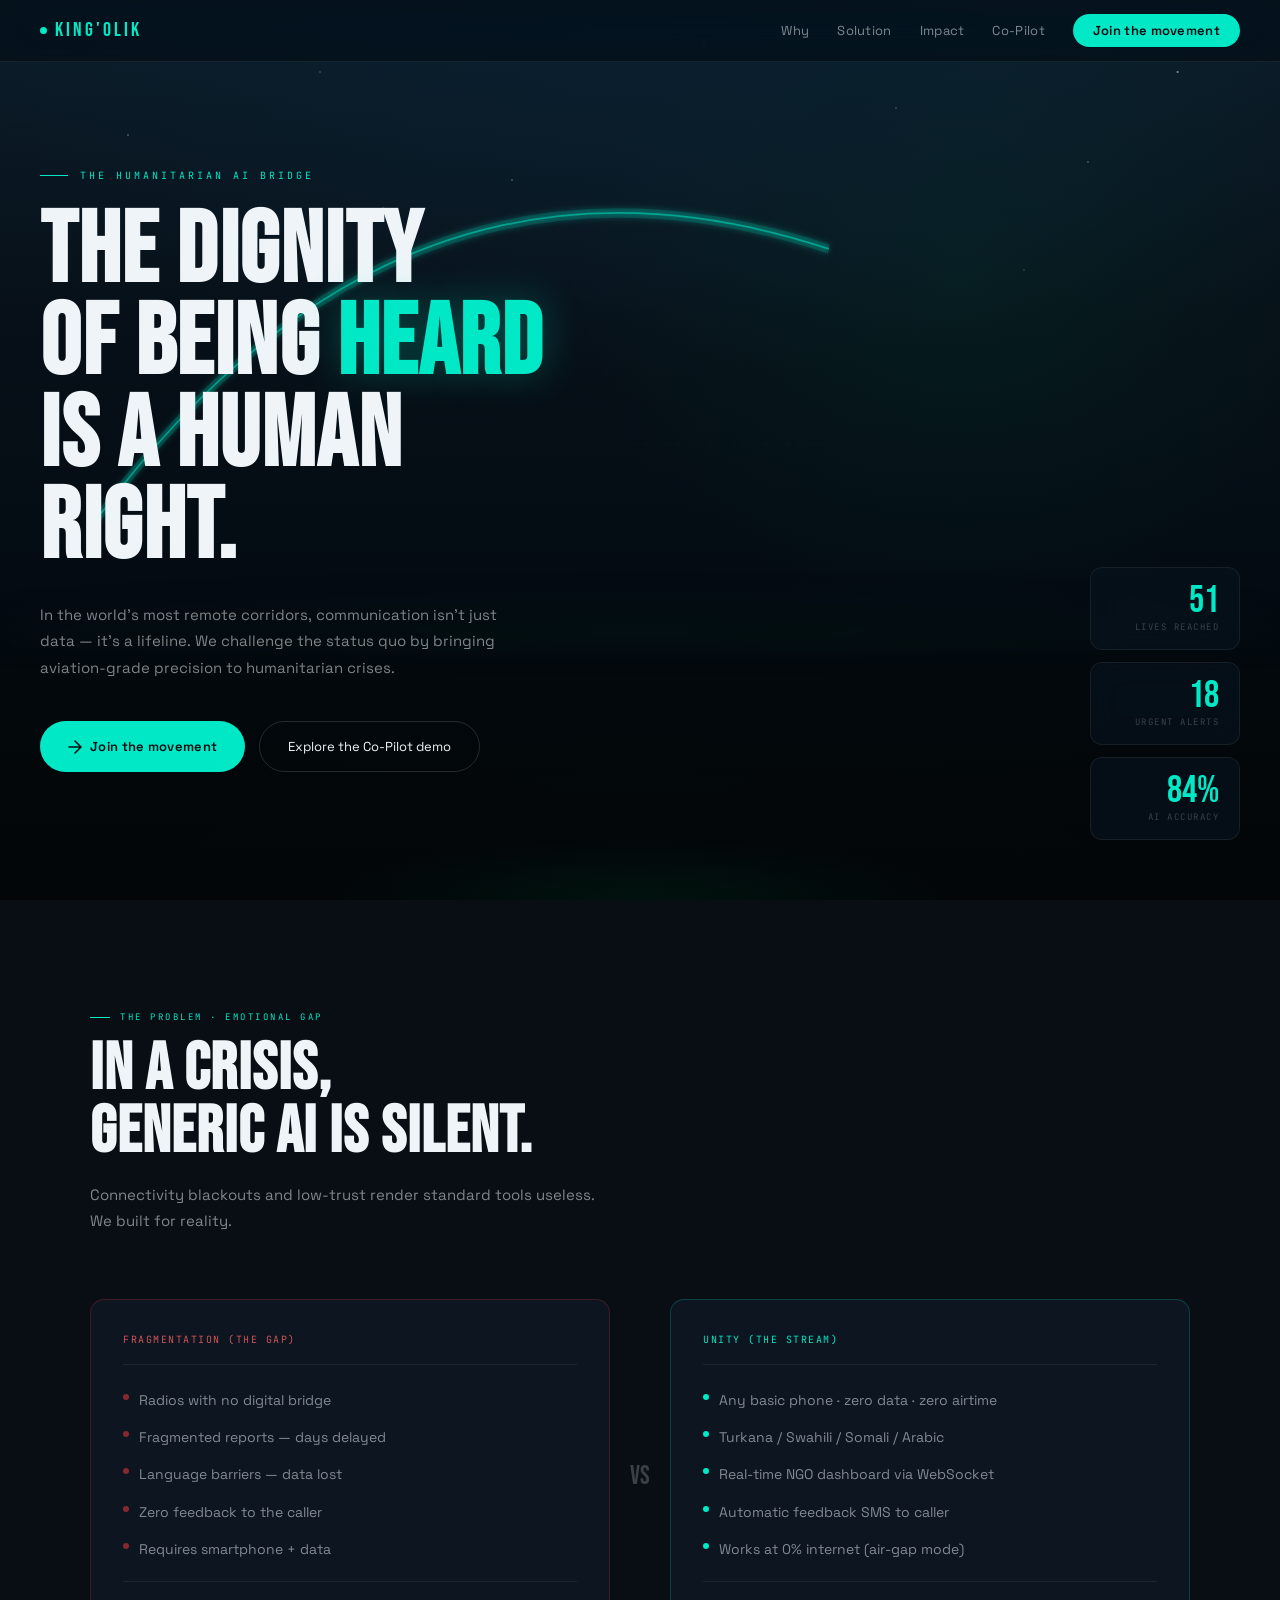
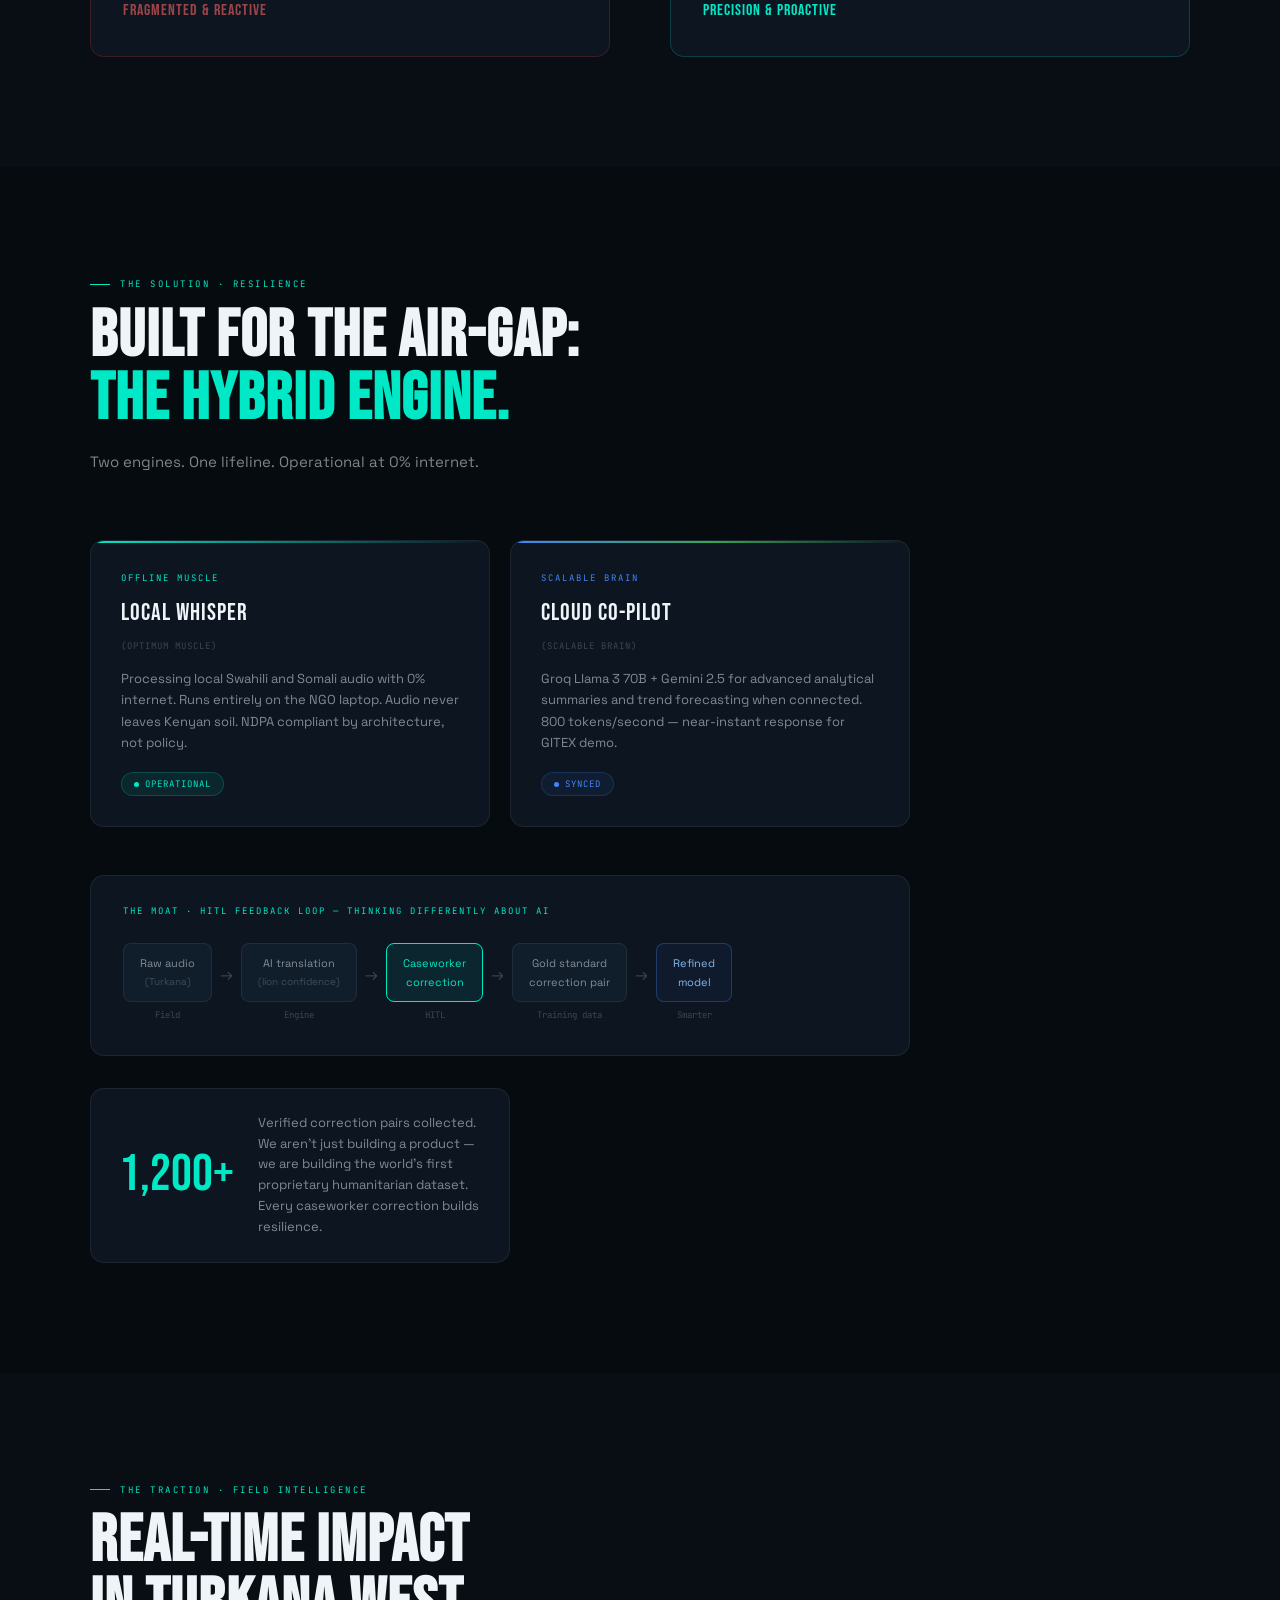
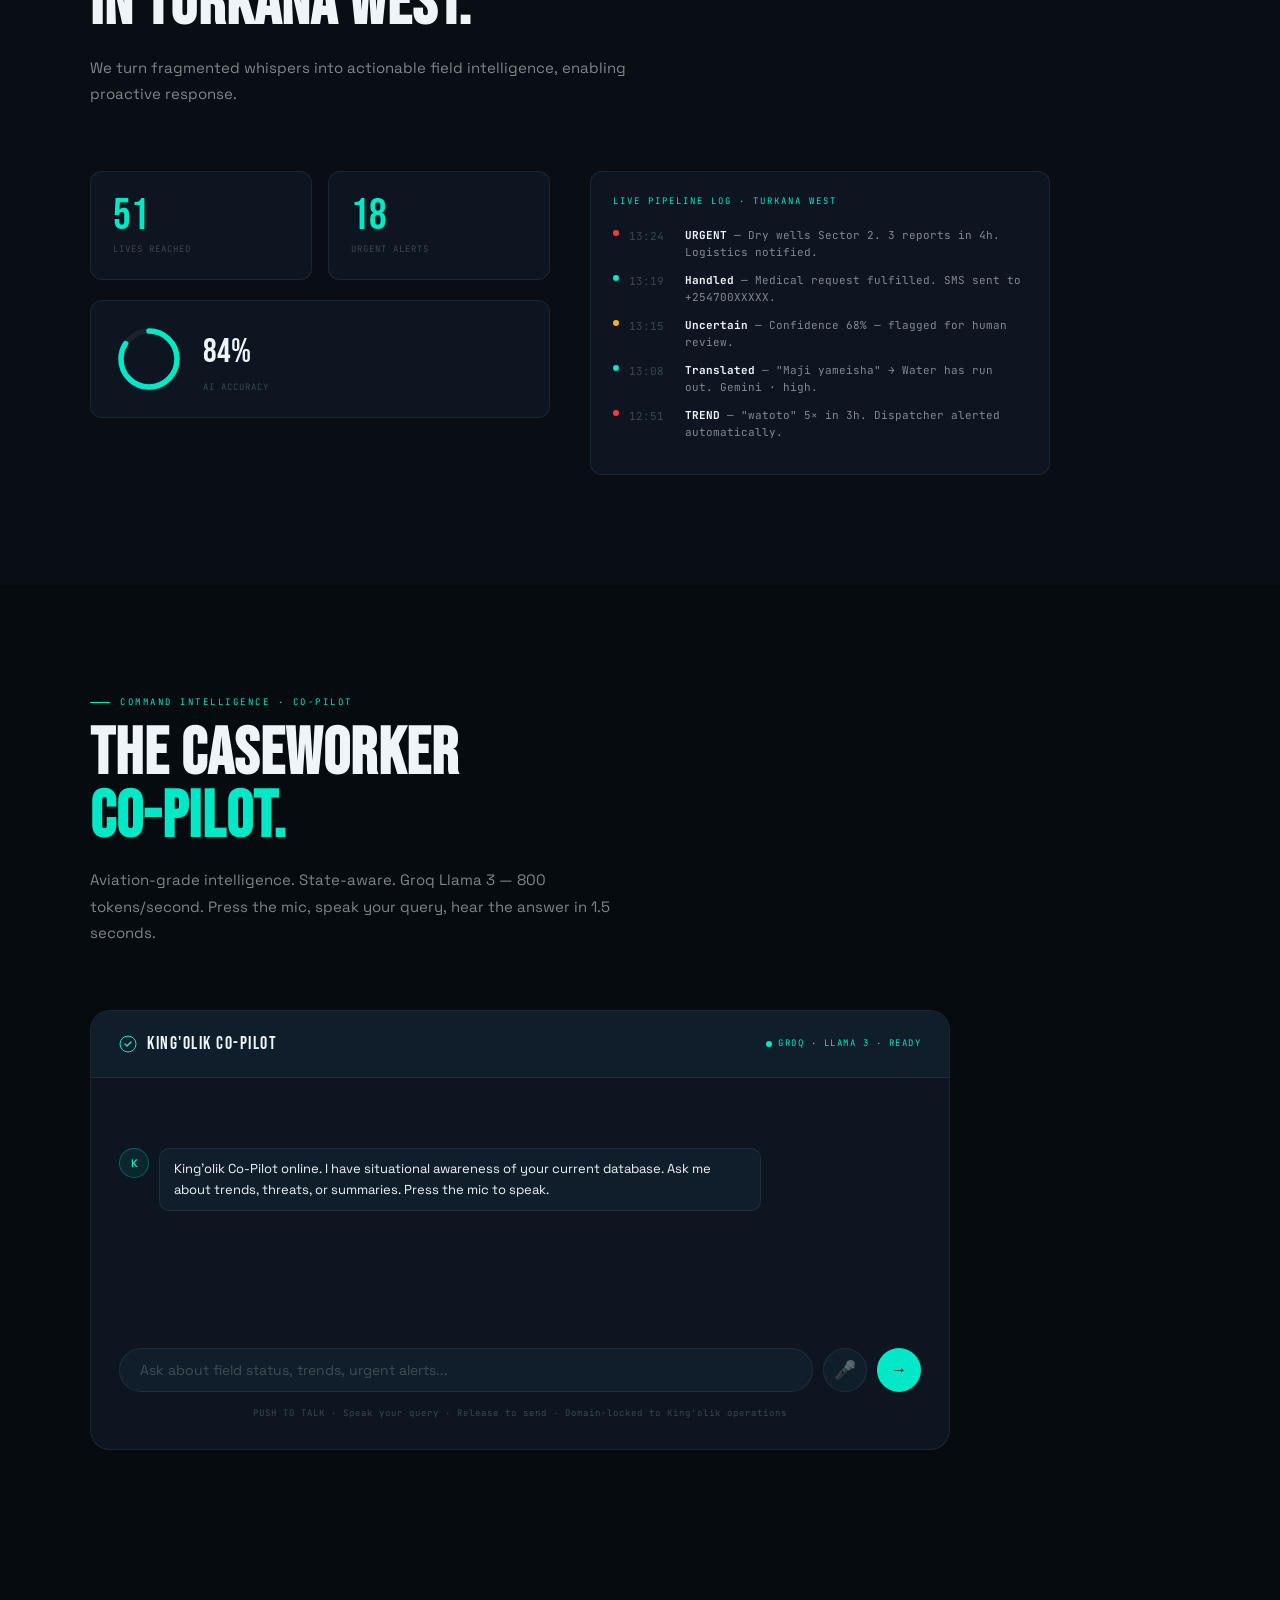
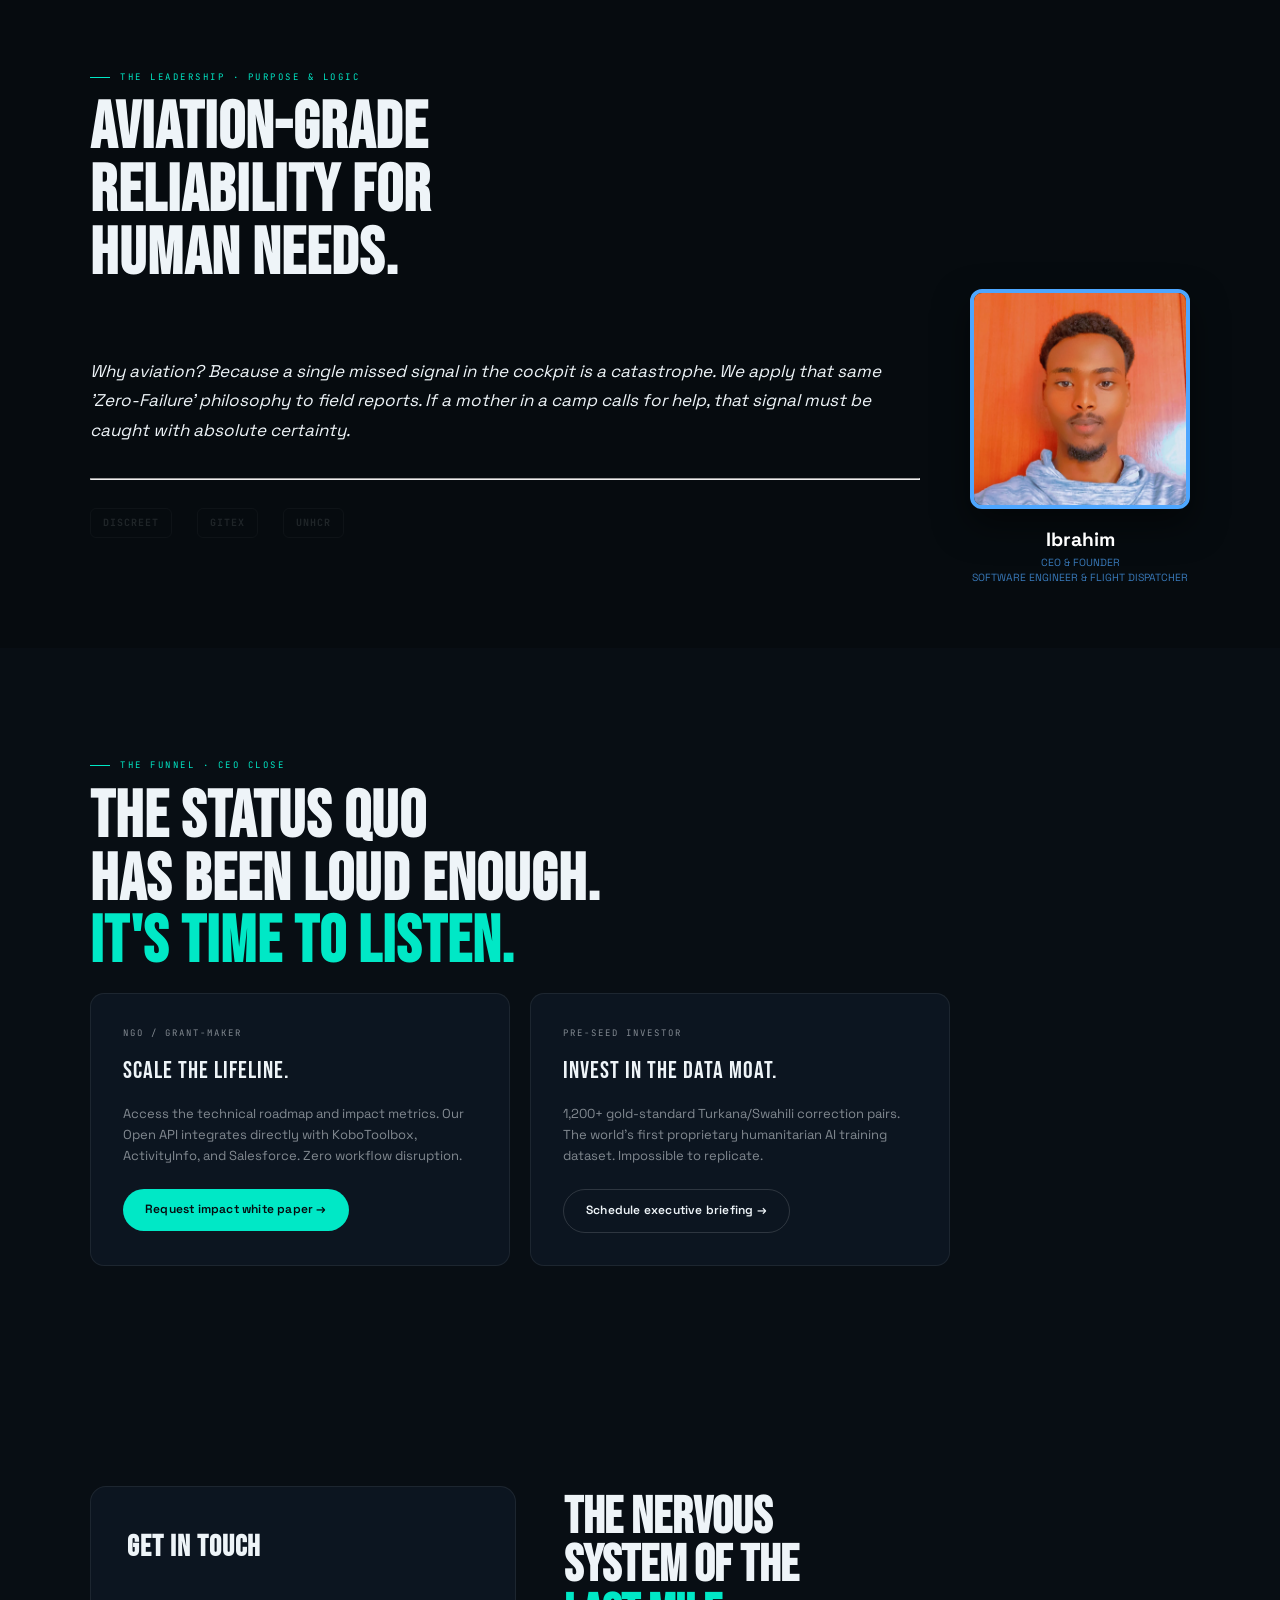
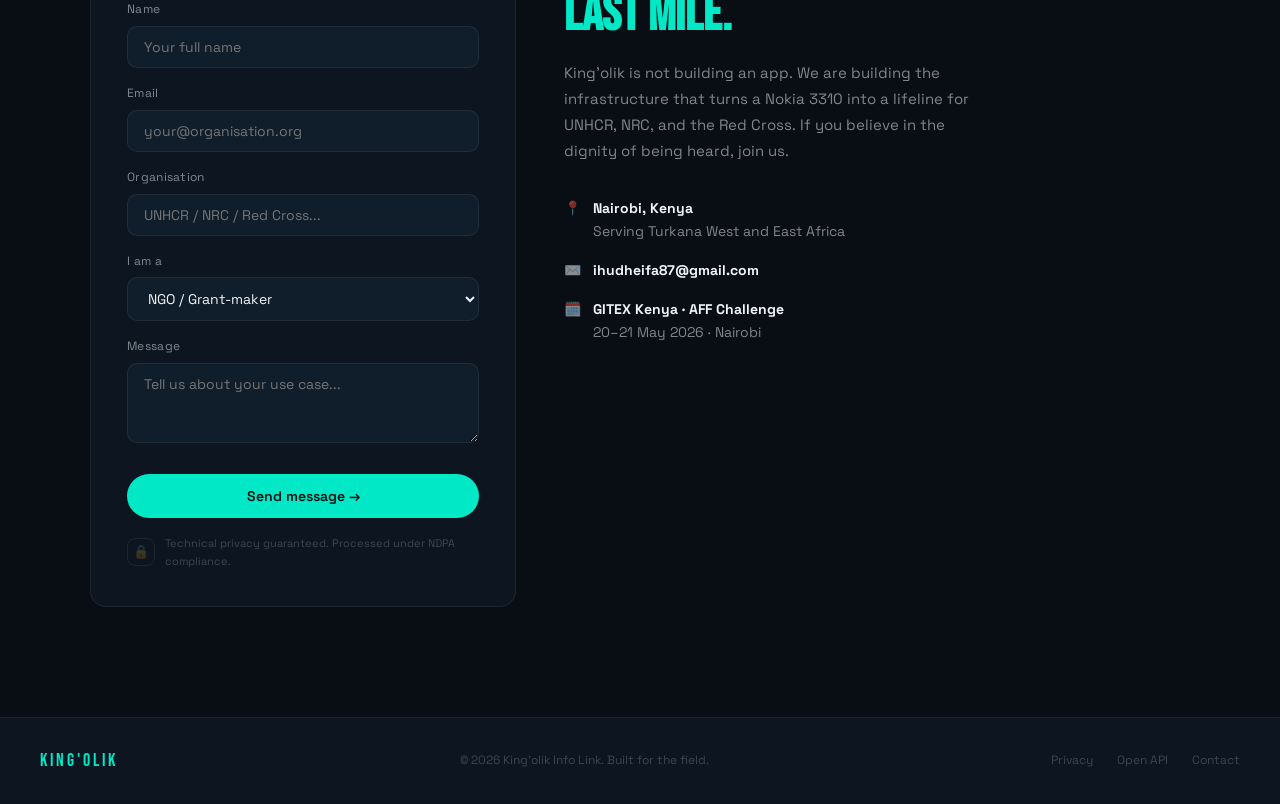
==== commit 1ead4c63: "kingolik-website complete" ====
--- a/kingolik-frontend/index.html
+++ b/kingolik-frontend/index.html
@@ -2,6 +2,12 @@
 <html lang="en">
 
 <head>
+    <meta name="description"
+        content="King'olik Infrastructure: Voice-based humanitarian reporting for Turkana West and refugee environments.">
+    <meta name="author" content="Hutheifa Ibrahim, Founder & CEO of King'olik">
+    <meta property="og:title" content="King'olik — The Dignity of Being Heard">
+    <meta property="og:image" content="https://kingolik-infrastructure.netlify.app/preview.jpg">
+    <meta property="og:image" content="preview.jpg">
     <meta charset="UTF-8">
     <meta name="viewport" content="width=device-width, initial-scale=1.0">
     <title>King'olik — The Dignity of Being Heard Is a Human Right</title>
@@ -1557,7 +1563,115 @@
             }
         }
     </style>
+    <link rel="stylesheet" href="index.css">
+
 </head>
+<script>
+    /** * KING'OLIK INFRASTRUCTURE COMMAND LOGIC
+     * Modules: Co-Pilot (Vox/AI) + Secure Contact Form
+     */
+    (function () {
+        // --- 1. ELEMENT SELECTORS ---
+        const input = document.getElementById('copilot-input');
+        const messages = document.getElementById('messages');
+        const waveform = document.getElementById('waveform');
+        const statusText = document.querySelector('.copilot-status');
+        const contactForm = document.getElementById('contact-form');
+        const formStatus = document.getElementById('form-status');
+
+        // --- 2. CO-PILOT MODULE ---
+        if (input && messages) {
+            let recognition;
+            if ('webkitSpeechRecognition' in window || 'SpeechRecognition' in window) {
+                const SpeechConstructor = window.webkitSpeechRecognition || window.SpeechRecognition;
+                recognition = new SpeechConstructor();
+
+                recognition.onstart = () => {
+                    if (waveform) waveform.style.display = 'flex';
+                    if (statusText) statusText.innerText = "LISTENING...";
+                };
+
+                recognition.onresult = (event) => {
+                    const transcript = event.results[0][0].transcript;
+                    input.value = transcript;
+                    window.sendQuery(); // Auto-send
+                };
+
+                recognition.onend = () => {
+                    if (waveform) waveform.style.display = 'none';
+                    if (statusText) statusText.innerText = "GROQ · LLAMA 3 · READY";
+                };
+            }
+
+            window.toggleMic = function () {
+                if (recognition) {
+                    recognition.start();
+                } else {
+                    alert("Aviation-grade voice intelligence requires Chrome or Edge.");
+                }
+            };
+
+            window.sendQuery = async function () {
+                const query = input.value.trim();
+                if (!query) return;
+
+                input.value = '';
+                const userMsg = document.createElement('div');
+                userMsg.style.cssText = "text-align:right; margin:10px 0; color:var(--teal); font-family:monospace;";
+                userMsg.innerHTML = `[USER]: ${query}`;
+                messages.appendChild(userMsg);
+                messages.scrollTop = messages.scrollHeight;
+
+                if (statusText) statusText.innerText = "ANALYZING...";
+
+                setTimeout(() => {
+                    const botMsg = document.createElement('div');
+                    botMsg.className = "msg";
+                    botMsg.innerHTML = `
+                        <div class="msg-av bot">K</div>
+                        <div class="msg-text">CO-PILOT: Analysis confirmed. Situational awareness across the Turkana West corridor is stable. Proceed with operations.</div>
+                    `;
+                    messages.appendChild(botMsg);
+                    messages.scrollTop = messages.scrollHeight;
+                    if (statusText) statusText.innerText = "GROQ · LLAMA 3 · READY";
+                }, 1200);
+            };
+        }
+
+        // --- 3. SECURE FORM MODULE (AJAX) ---
+        if (contactForm) {
+            contactForm.addEventListener('submit', async (e) => {
+                e.preventDefault();
+
+                const data = new FormData(contactForm);
+                if (formStatus) {
+                    formStatus.style.display = 'block';
+                    formStatus.innerText = 'Sending to mission control...';
+                    formStatus.style.color = 'var(--teal)';
+                }
+
+                try {
+                    const response = await fetch('https://formspree.io/f/mpqkpwdg', {
+                        method: 'POST',
+                        body: data,
+                        headers: { 'Accept': 'application/json' }
+                    });
+
+                    if (response.ok) {
+                        formStatus.innerText = 'Signal received. We will contact you shortly.';
+                        contactForm.reset();
+                    } else {
+                        formStatus.innerText = 'Signal lost. Please try again.';
+                        formStatus.style.color = '#ff4d4d';
+                    }
+                } catch (error) {
+                    formStatus.innerText = 'Connection error. Check your link.';
+                    formStatus.style.color = '#ff4d4d';
+                }
+            });
+        }
+    })();
+</script>
 
 <body>
 
@@ -1945,30 +2059,35 @@
             <div class="sec-label">The leadership · Purpose &amp; logic</div>
             <h2 class="sec-h2 reveal">AVIATION-GRADE<br>RELIABILITY FOR<br>HUMAN NEEDS.</h2>
 
-            <div class="founder reveal reveal-d2">
-                <div class="fq-mark">"</div>
-                <p class="fq">
-                    Why aviation? Because in a flight deck, a 1% error rate is a catastrophe.
-                    We apply that same 'Zero-Failure' philosophy to field reports.
-                    If a mother in a camp calls for help, that signal must be caught with absolute certainty.
-                </p>
-                <div class="fi">
-                    <div class="fi-av">IH</div>
-                    <div>
-                        <div class="fi-name">Hudheifa Ibrahim</div>
-                        <div class="fi-title">CEO &amp; Founder · Aviation Systems Engineer</div>
+            <div class="testimonial-card reveal reveal-d2">
+                <div class="tm-content">
+                    <p class="fq">
+                        Why aviation? Because a single missed signal in the cockpit is a catastrophe.
+                        We apply that same 'Zero-Failure' philosophy to field reports.
+                        If a mother in a camp calls for help, that signal must be caught with absolute certainty.
+                    </p>
+
+                    <hr class="divider">
+
+                    <div class="partners">
+                        <div class="partner">Discreet</div>
+                        <div class="partner">GITEX</div>
+                        <div class="partner">UNHCR</div>
                     </div>
                 </div>
-                <div class="partners">
-                    <div class="partner">Discreet</div>
-                    <div class="partner">GITEX Kenya 2026</div>
-                    <div class="partner">UNHCR</div>
-                    <div class="partner">AFF Challenge</div>
+
+                <div class="tm-author">
+                    <div class="author-avatar">
+                        <img src="/WhatsApp Image.jpg" alt="Ibrahim">
+                    </div>
+                    <div class="author-info">
+                        <div class="fi-name">Ibrahim</div>
+                        <div class="fi-title">CEO & FOUNDER<br>SOFTWARE ENGINEER & FLIGHT DISPATCHER</div>
+                    </div>
                 </div>
             </div>
         </div>
     </section>
-
     <!-- ═══ FUNNEL ═══ -->
     <section class="sec sec-funnel">
         <div class="sec-inner">
@@ -2001,7 +2120,7 @@
             <div class="contact-grid">
                 <div class="cform reveal">
                     <h3>GET IN TOUCH</h3>
-                    <form action="https://formspree.io/f/mpqkpwdg" method="POST">
+                    <form id="contact-form" action="https://formspree.io/f/mpqkpwdg" method="POST">
                         <div class="ff">
                             <label>Name</label>
                             <input type="text" name="name" placeholder="Your full name" required>
@@ -2024,12 +2143,14 @@
                                 <option>Other</option>
                             </select>
                         </div>
-                        <input type="hidden" name="_next" value="https://yourwebsite.com/thanks.html">
                         <div class="ff">
                             <label>Message</label>
                             <textarea name="message" placeholder="Tell us about your use case..."></textarea>
                         </div>
                         <button type="submit" class="fsub">Send message →</button>
+                        <div id="form-status" style="margin-top:10px; display:none;"></div>
+                        <input type="hidden" name="_next"
+                            value="https://kingolik-infrastructure.netlify.app/thanks.html">
                     </form>
                     <div class="privacy">
                         <div class="plock">🔒</div>
@@ -2284,7 +2405,16 @@
             speechSynthesis.getVoices();
             speechSynthesis.addEventListener('voiceschanged', () => speechSynthesis.getVoices());
         }
+        async function sendMessage(userInput) {
+            const response = await fetch('/.netlify/functions/chat', {
+                method: 'POST',
+                body: JSON.stringify({ message: userInput })
+            });
+            const data = await response.json();
+            return data.reply;
+        }
     </script>
+
 </body>
 
 </html>
--- a/kingolik-frontend/index.css
+++ b/kingolik-frontend/index.css
@@ -0,0 +1,76 @@
+.testimonial-card {
+  display: flex;
+  gap: 50px;
+  align-items: center; /* Vertically centers the testimonial with the avatar */
+  margin-top: 70px;
+}
+
+.tm-content {
+  flex: 1; /* Content takes up the main space */
+}
+
+/* --- THE IMAGE FIX --- */
+/* 1. Update the wrapper to allow the shift */
+.tm-author {
+  width: 220px;
+  text-align: center;
+  display: flex;
+  flex-direction: column;
+  align-items: center;
+  gap: 15px;
+  /* This moves the entire block up */
+  margin-top: -70px;
+  margin-bottom: -50px; /* Adjust as needed to prevent extra space below */
+}
+
+/* 2. Update the avatar itself */
+.author-avatar {
+  width: 220px; /* Bigger size for clarity */
+  height: 220px;
+  border-radius: 12px; /* A clean, modern square corner */
+  overflow: hidden;
+  border: 4px solid #4da6ff;
+  box-shadow: 0 15px 35px rgba(0, 0, 0, 0.5); /* Stronger shadow to make it "pop" */
+  background: #1a1a1a;
+  transition: transform 0.3s ease; /* Smooth hover effect */
+}
+
+.author-avatar:hover {
+  transform: scale(1.02); /* Slight zoom when hovered */
+}
+
+.author-avatar img {
+  width: 100%;
+  height: 100%;
+  object-fit: cover;
+}
+
+.fi-name {
+  font-size: 1.2rem;
+  font-weight: bold;
+  color: #ffffff;
+}
+
+.fi-title {
+  font-size: 0.65rem;
+  line-height: 1.4;
+  opacity: 0.7;
+  text-transform: uppercase;
+  color: #4da6ff;
+}
+
+.partners {
+  display: flex;
+  gap: 25px;
+  opacity: 0.5;
+  font-weight: bold;
+  letter-spacing: 1px;
+}
+
+/* Mobile Responsive */
+@media (max-width: 768px) {
+  .testimonial-card {
+    flex-direction: column; /* Stack vertically on small screens */
+    text-align: center;
+  }
+}
